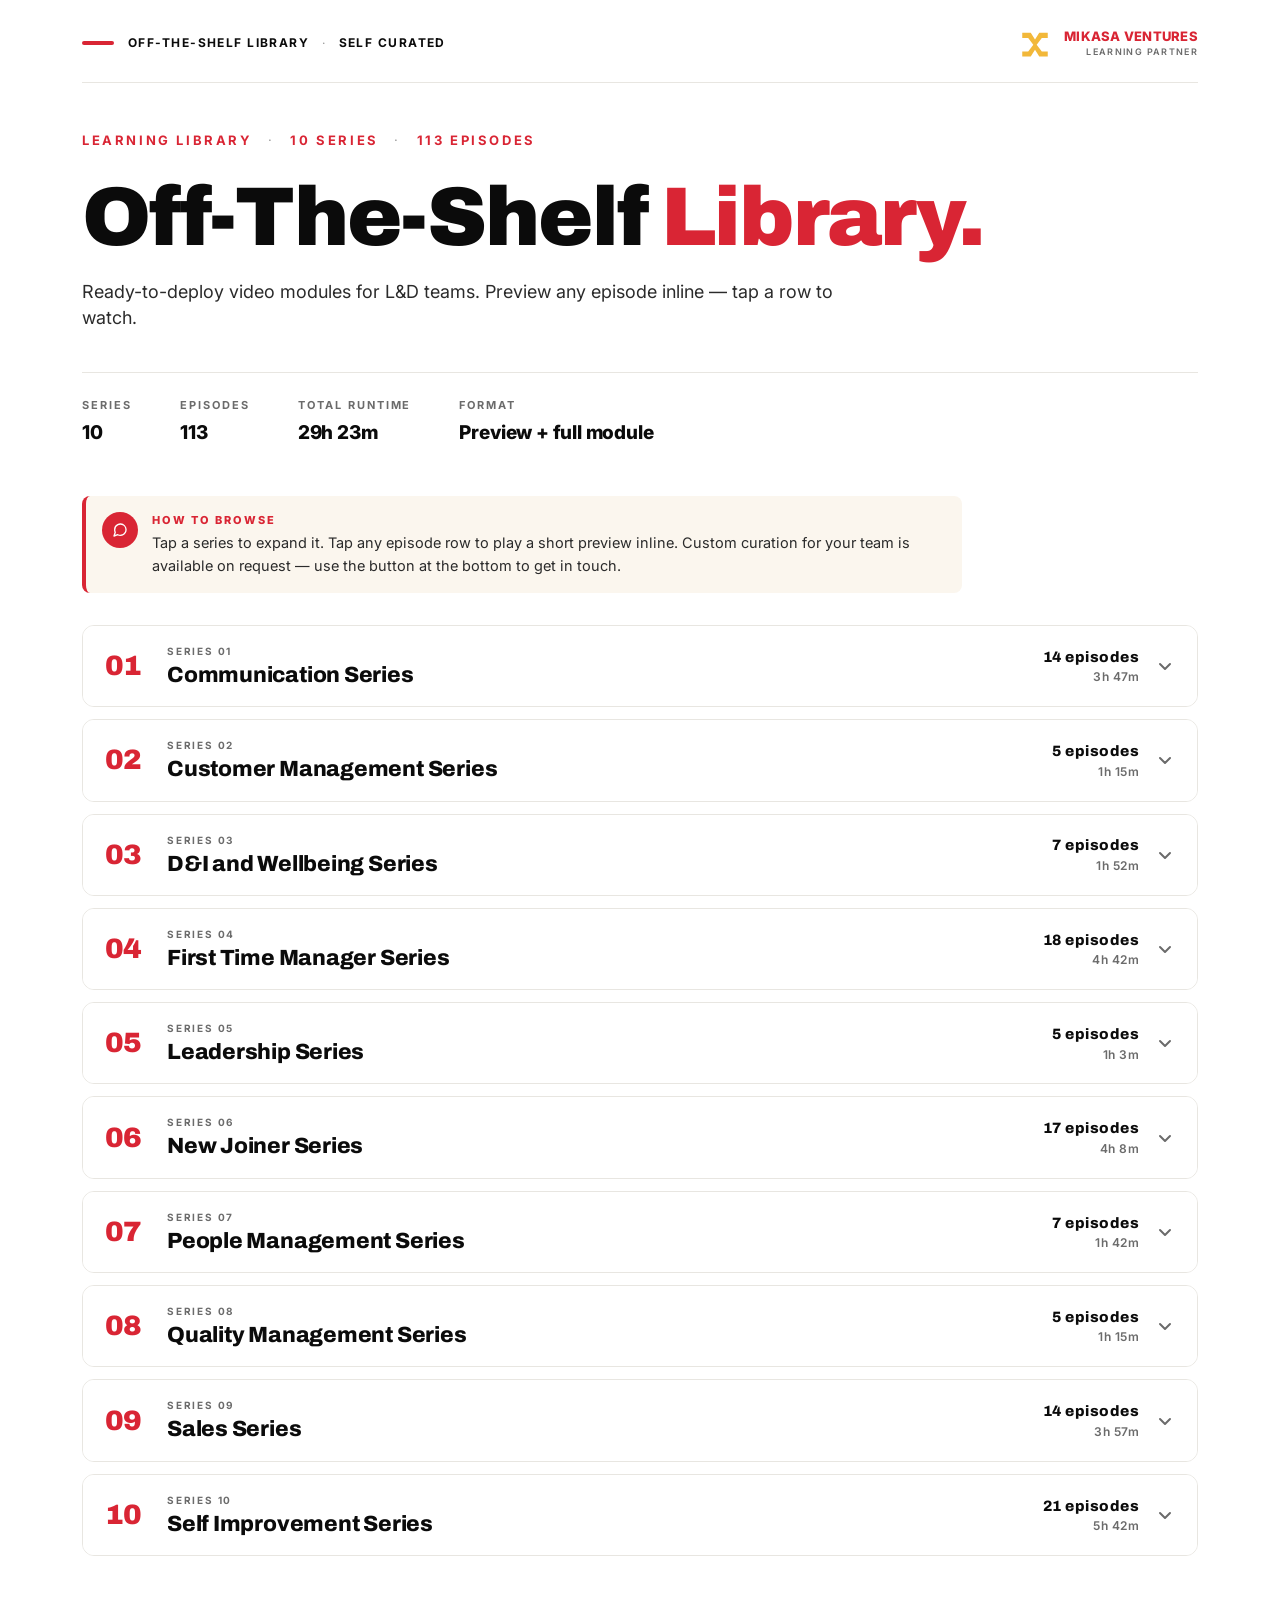
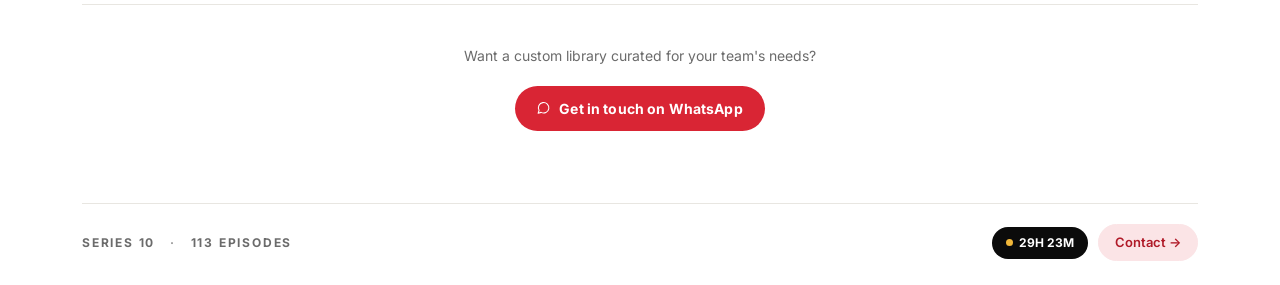
==== library.html @ eb08cdf3 "Add files via upload" ====
<!DOCTYPE html>
<html lang="en">
<head>
<meta charset="UTF-8">
<meta name="viewport" content="width=device-width, initial-scale=1.0">
<title>Mikasa Ventures — Off-The-Shelf Library</title>
<link rel="preconnect" href="https://fonts.googleapis.com">
<link rel="preconnect" href="https://fonts.gstatic.com" crossorigin>
<link href="https://fonts.googleapis.com/css2?family=Archivo:wght@500;700;800;900&family=Inter:wght@400;500;600;700;800&display=swap" rel="stylesheet">
<link rel="stylesheet" href="mikasa.css">
<style>
  .series {
    background: var(--surface);
    border: 1px solid var(--border);
    border-radius: var(--radius-lg);
    margin-bottom: 12px;
    overflow: hidden;
    transition: border-color 0.15s ease;
  }
  .series.expanded { border-color: var(--border-strong); }
  .series-header {
    display: flex;
    align-items: center;
    padding: 18px 22px;
    gap: 18px;
    cursor: pointer;
    background: var(--surface);
    transition: background 0.15s ease;
  }
  .series-header:hover { background: var(--bg-muted); }
  .series-num {
    font-family: var(--font-display);
    font-weight: 900;
    font-size: 28px;
    color: var(--accent);
    line-height: 1;
    letter-spacing: -0.02em;
    width: 44px;
    flex-shrink: 0;
  }
  .series-meta { flex: 1; min-width: 0; }
  .series-eyebrow {
    font-size: 10px;
    font-weight: 700;
    letter-spacing: 0.18em;
    text-transform: uppercase;
    color: var(--text-muted);
    margin-bottom: 4px;
  }
  .series-title {
    font-family: var(--font-display);
    font-weight: 800;
    font-size: 22px;
    color: var(--text);
    letter-spacing: -0.01em;
    line-height: 1.15;
  }
  .series-right {
    display: flex;
    align-items: center;
    gap: 16px;
    flex-shrink: 0;
  }
  .series-stats {
    text-align: right;
    font-size: 12px;
    color: var(--text-muted);
    font-weight: 600;
    letter-spacing: 0.04em;
  }
  .series-stats .count {
    color: var(--text);
    font-weight: 800;
    font-size: 15px;
    font-family: var(--font-display);
  }
  .chevron {
    width: 20px; height: 20px;
    color: var(--text-muted);
    transition: transform 0.2s ease;
  }
  .series.expanded .chevron { transform: rotate(180deg); color: var(--accent); }

  .episodes {
    display: none;
    border-top: 1px solid var(--border);
    background: var(--bg-muted);
  }
  .series.expanded .episodes { display: block; }

  .episode {
    display: flex;
    align-items: center;
    padding: 14px 22px 14px 70px;
    gap: 14px;
    border-bottom: 1px solid var(--border);
    cursor: pointer;
    background: transparent;
    transition: background 0.15s ease;
  }
  .episode:last-child { border-bottom: 0; }
  .episode:hover { background: var(--bg); }
  .episode.playing { background: var(--accent-soft); }
  .play {
    width: 32px; height: 32px;
    border-radius: 50%;
    background: var(--surface);
    border: 1px solid var(--border-strong);
    display: flex;
    align-items: center;
    justify-content: center;
    color: var(--text-muted);
    flex-shrink: 0;
    transition: all 0.15s ease;
  }
  .episode:hover .play { border-color: var(--accent); color: var(--accent); }
  .episode.playing .play {
    background: var(--accent);
    border-color: var(--accent);
    color: #FFF;
  }
  .episode-idx {
    font-family: var(--font-mono);
    font-size: 12px;
    color: var(--text-dim);
    font-weight: 600;
    width: 24px;
    flex-shrink: 0;
  }
  .episode-title {
    font-size: 14.5px;
    color: var(--text);
    font-weight: 500;
    flex: 1;
  }
  .badge-preview {
    display: inline-block;
    font-size: 9px;
    font-weight: 800;
    letter-spacing: 0.15em;
    color: var(--accent);
    background: var(--accent-soft);
    padding: 3px 7px;
    border-radius: 3px;
    margin-left: 10px;
    vertical-align: middle;
  }
  .episode-dur {
    font-family: var(--font-mono);
    font-size: 12px;
    color: var(--text-muted);
    flex-shrink: 0;
    font-weight: 500;
  }

  .trailer-frame {
    display: none;
    padding: 0 22px 20px 70px;
    background: var(--bg-muted);
    border-bottom: 1px solid var(--border);
  }
  .trailer-frame.open { display: block; }
  .trailer-label {
    display: flex;
    align-items: center;
    justify-content: space-between;
    font-size: 10px;
    font-weight: 800;
    letter-spacing: 0.18em;
    text-transform: uppercase;
    color: var(--accent);
    margin: 4px 0 10px;
  }
  .trailer-close {
    background: transparent;
    border: 1px solid var(--border-strong);
    color: var(--text-muted);
    font-size: 10px;
    font-weight: 700;
    letter-spacing: 0.1em;
    padding: 5px 12px;
    border-radius: var(--radius-pill);
    cursor: pointer;
    font-family: inherit;
  }
  .trailer-close:hover { color: var(--text); background: var(--surface); }
  .trailer-inner {
    width: 100%;
    max-width: 780px;
    aspect-ratio: 16 / 9;
    background: #000;
    border-radius: var(--radius-md);
    overflow: hidden;
    border: 1px solid var(--border);
  }
  .trailer-inner iframe { width: 100%; height: 100%; border: 0; display: block; }

  @media (max-width: 720px) {
    .episode { padding-left: 22px; }
    .trailer-frame { padding-left: 22px; }
    .series-num { font-size: 22px; width: 36px; }
    .series-title { font-size: 18px; }
  }
</style>
</head>
<body>

<div class="page-shell">

  <header class="topbar">
    <div class="topbar-left">
      <div class="mark"></div>
      <div class="topbar-crumb">OFF-THE-SHELF LIBRARY <span class="sep">·</span> SELF CURATED</div>
    </div>
    <div class="brand-block">
      <div class="brand-logo">
        <svg width="34" height="34" viewBox="0 0 40 40" xmlns="http://www.w3.org/2000/svg">
          <path d="M5 8 L15 8 L20 16 L25 8 L35 8 L35 14 L28 14 L22 22 L28 30 L35 30 L35 36 L25 36 L20 28 L15 36 L5 36 L5 30 L12 30 L18 22 L12 14 L5 14 Z" fill="#F2B83A"/>
        </svg>
      </div>
      <div class="brand-names">
        <div class="name">MIKASA VENTURES</div>
        <div class="tag">LEARNING PARTNER</div>
      </div>
    </div>
  </header>

  <main>
    <div class="eyebrow">LEARNING LIBRARY <span class="sep">·</span> 10 SERIES <span class="sep">·</span> 113 EPISODES</div>

    <h1 class="display-hero">Off-The-Shelf <span class="accent">Library.</span></h1>

    <p class="lede">Ready-to-deploy video modules for L&amp;D teams. Preview any episode inline — tap a row to watch.</p>

    <div class="meta-divider"></div>
    <div class="meta-row">
      <div class="meta-item">
        <div class="lbl">SERIES</div>
        <div class="val">10</div>
      </div>
      <div class="meta-item">
        <div class="lbl">EPISODES</div>
        <div class="val">113</div>
      </div>
      <div class="meta-item">
        <div class="lbl">TOTAL RUNTIME</div>
        <div class="val">29h 23m</div>
      </div>
      <div class="meta-item">
        <div class="lbl">FORMAT</div>
        <div class="val">Preview + full module</div>
      </div>
    </div>

    <div class="narrator">
      <div class="narrator-icon">
        <svg width="16" height="16" viewBox="0 0 24 24" fill="none"><path d="M21 11.5a8.38 8.38 0 0 1-.9 3.8 8.5 8.5 0 0 1-7.6 4.7 8.38 8.38 0 0 1-3.8-.9L3 21l1.9-5.7a8.38 8.38 0 0 1-.9-3.8 8.5 8.5 0 0 1 4.7-7.6 8.38 8.38 0 0 1 3.8-.9h.5a8.48 8.48 0 0 1 8 8v.5z" stroke="#FFF" stroke-width="2" stroke-linecap="round" stroke-linejoin="round"/></svg>
      </div>
      <div class="narrator-body">
        <div class="narrator-label">HOW TO BROWSE</div>
        <div class="narrator-text">Tap a series to expand it. Tap any episode row to play a short preview inline. Custom curation for your team is available on request — use the button at the bottom to get in touch.</div>
      </div>
    </div>

    <div id="series-list" style="margin-bottom: 3rem;"></div>

    <div style="text-align: center; padding: 2.5rem 0; border-top: 1px solid var(--border); margin-bottom: 2rem;">
      <p style="font-size: 14px; color: var(--text-muted); margin: 0 0 1.25rem;">Want a custom library curated for your team's needs?</p>
      <a class="btn btn-primary" href="https://wa.me/919833362723?text=Hi%20Mikasa%20Ventures%2C%20I%27d%20like%20to%20learn%20more%20about%20your%20Off-The-Shelf%20Library.">
        <svg width="14" height="14" viewBox="0 0 24 24" fill="none"><path d="M2 21L3.5 16A9 9 0 1 1 7 19.5L2 21Z" stroke="currentColor" stroke-width="1.8" stroke-linejoin="round"/></svg>
        Get in touch on WhatsApp
      </a>
    </div>

  </main>

  <footer class="statusbar">
    <div class="statusbar-left">SERIES 10 <span style="margin: 0 10px; color: var(--text-dim);">·</span> <span id="ep-count">113 EPISODES</span></div>
    <div class="statusbar-right">
      <div class="pts-chip"><span class="dot"></span> 29H 23M</div>
      <a href="whatsapp.html" class="nav-btn primary">Contact →</a>
    </div>
  </footer>

</div>

<script>
const DEFAULT_TRAILER_ID = null;
const trailerMap = {
  "Basic Communication Skills": "1PC9FJEkJHJGIKKSsf4eM86SkXeYY7K0c",
  "Building Empathy": "1PEcgbUeFkxZ365Vf52nPQ0nZrkSmefYZ",
  "Business Correspondence": "1PKb9DFz2L2GuSDvag_S88tHvW5NCthEg",
  "Communicating For Success": "1PM9PSRGGU_MyDpEWmfyjjDFXCEcgHHi8",
  "Communication Skill — Improving Grammar": "1PMLZpj-Djpn9bcPzIIOqquMTFpyH8xmm",
  "Effective Communication Skills": "1TnNH9NzUpuGrk7L2JXknkhOzZ7QtuFN7",
  "Effective Listening Skills": "1T17uzgYfJVIfrIp7aT_khWbHzHb_2Jch",
  "Effective Presentation Design": "1Xv7To-FBiEXod7_irMYy2sHxY3JRW2j1",
  "Email Etiquette": "1PXINEKPnS-B-SrzkW3Qek5Ki2QUZwakh",
  "English Communication Skills For Professionals": "1Peo0WQ02pNo12I4AZi9x6MTuNMe-e7FY",
  "Positive Body Language": "1Q3F-qq8m2U0LZ-LmOxKVVG7eTqhHcDYT",
  "Presentation Skills": "1T1zhldalACUf_3lTELxlu2PHwtmWgZev",
  "Probing Skills": "1T81jmXBOLq4AWKBNKRHT47whiMKXuoN7",
  "Speaking with Confidence": "1TMQfSRbwj2bh-brczQ6dImrtYp5Yip5q",
  "Achieving Customer Service Excellence": "1PB1IxY8GtWLF1wVLnq9OgWvEon6nmvcc",
  "Customer Centricity": "1TXbSu5lCyFvTI3qEfMh87JYjAKn4dQ8t",
  "Customer Engagement": "1Ta56_IedxFPwTa_AslntljJQQyWq9NG9",
  "Customer Handling Skills": "1Tgv16qtn4_UTlxfhZHB281LfrnHD9RN1",
  "Customer Service Skills": "1Tg0Sp1eQ8E2s4lpI4eU4u63y5oPvwfvE",
  "Cross Cultural Communication Skills": "1TalsmsZv_7KytkjP-a6LhXQHGSRXhDX4",
  "Developing Self Awareness": "1Tku5t8GIK0SW8RIsXAjgmg2-0ct8OIFi",
  "Diversity and Inclusion at Work": "1TjnR9eSzAfZT6TgWjo_8vHkLu67asbWP",
  "Inclusive Language at Workplace": "1PoSeG6htXf17ciiP0E-TBTbvxUEvN3DZ",
  "Invisible Disability at the Workplace": "1PgaP0jgco90i19ZGcFqLRZUhzD9M55QD",
  "Mindfulness": "1Pxv_HG17fHo5aQdwHwUVWhx2q-lyp6vo",
  "Overcoming Your Unconscious Bias": "1Q16hefLk99IOlSJc-bRlTjkl1G_W4DSc",
  "Being a Change-maker": "1PDitEDEe9O8_xwjAksWX-j5XHddRCNym",
  "Conflict Management": "1POK5qGaAYHQFLKqrXt5lElQ3XP7zGzFn",
  "Dynamic Decision Making": "1TnaiDYYfnJPkI2tYrHig81JbZ3gnf7Fd",
  "Effective Conflict Resolution Techniques": "1T1zThkGcwzj-PtOYqPnuhYpGjxJkxbSC",
  "First Time Manager": "1PbD9E0mgoJ7ivtXeJIvpn-4FPyajBusz",
  "Managing Conflict Of Interest At Workplace": "1PvTxzVaTKD9bpsEJFvK4fM6ZT_xjKS3O",
  "Meeting Management": "1Py4dbFn5ysDHQnctwe_Q7KqSLfiEDX_B",
  "Planning And Organizing": "1Q1SYiUSblvycgY-UIhAbPLPwdH5VGb-F",
  "Preparing For End Of Year Performance Conversation": "1Xo2ildLn1sEH_V0ak-LB0XPG1CmFeyTc",
  "Project Management": "1TDXGW_EZKrU7IkVcLMXg4cAfEwPqvh6h",
  "Risk Management: Mitigating Workplace Risk": "1T7bEhCQWhXjh78zlzmKpTySIFZp8Kq1Q",
  "Teamwork": "1TS2kZUURKMOTxnwSSG_OxxuklzVkyNLo",
  "Unleash Your Motivation": "1TSNlFetJjIfZ7mykwiKzYz63iRD0Nfut",
  "Interviewing Skills": "1G69YuBci7Lf8dnFIeNNctaM1jbpdZCS9",
  "Generative AI: Transforming HR": "1H6ajpKHf_5xZDEY_ieQDAUAYjpEy7lku",
  "Competency Based Interviewing Skills": "1yawQFwNWRzobpv4xZqm4LnM6Yxx9eddx",
  "Lead Forward: Inclusive Leadership Quest": "1ex9B3MAqo3s0WZIXNVDsETDQCTyqD_Gm",
  "Focus: Risk and Integrity": "1KWUZZAz8jDiStBwTIXrxrpeisPw5jpAr",
  "Compassionate Leadership": "1PO-mtucbuSUjNV5iSEdL0pp05glHP_Db",
  "Data Analysis and Interpretation": "1TeUK9l1U0aJoPxG1BEMoeuJRSESdQGV0",
  "Data Analytics for Business": "1XsGThzo5uInYIJtzUrqQ3aya03wr8kdI",
  "Leadership Styles To Enhance Productivity": "1PtTD6QSe0rU86FHutWkoZxWv0AVFk5qG",
  "Strategic Planning": "1TPWzebTNJ3VUoNMzj-GouMAfNkfGoyOZ",
  "Aspire to Inspire": "1PBu7vuD2FGJvmmxR2FBT3tZL4nU3WjF9",
  "Campus to Corporate": "1PKy8pCatEDNqZVjfe2OQ3C3NPyAloBiQ",
  "Change Management": "1PKyv34_lxNGuguWwyNQDWE75qrVxqDke",
  "Cyber Security": "1Thu3mSw8AbPUwne8UTL7Rbl_NBo8o8lg",
  "Finance for Non-Finance": "1PeU7YkDx29hyd0PY_GSMXs0BizL8rYNm",
  "Goal Setting": "1Pjzs8OWiIEE1PpBn-8sLTFjhE8lA_PdD",
  "How To Be An Ethical Leader": "1Po4Iv3YrpODQuuR-C6w8sQQS83h-9RQj",
  "Interpersonal Skills": "1PrC3uYkr4qBWrO_iQMHl1ZmqHK7NuhQ_",
  "Learning To Say No": "1Pt3tqdkTdTEz24FPQTsO56eJxx19DmoJ",
  "Mastering The Art Of Receiving Feedback": "1Pv9kysWRPYqS9AI785s0JZ50k9LPqAmF",
  "Meeting Etiquette": "1PyyIDYrESiYEUps5nzHrOV89h3oA1gAM",
  "Setting Expectations At Workplace": "1TH-H-MpbP4pfhojr0mFc74vmBgA_WjXD",
  "Sharpening the Saw": "1TG2XsDBz8Q824S4kss2UrIcIfhr-RQAG",
  "Workplace Etiquette": "1TTyCwDMyIctY_KGwzlyTsWD-sohuXb1R",
  "Workplace Health and Safety": "1TZeyunbZOT1ICQ9tVMmg326r2Qhmnnyw",
  "Respect at Workplace": "1Zy2guYkXjWFkuqjoyykW7tGF7G-WYues",
  "POSH": "1ZxqVarxqIEZBPt3gW7EFMxtMYrFrrW2q",
  "Decision Making Techniques": "1ThCLQPzi3798wkJvQRKVXBDRzQBkW-zc",
  "Effective Performance Feedback": "1Pa2SeIzsmB35c2VOTIPrL6Q101G6KKMb",
  "Solving Problems As A Team": "1TMeyKD8ZEfSp_rkyAD77L4e191qc3QsW",
  "Leadership Attributes": "1PqnRDNMYkevIwUdGPqHWFIJFBZPwmTHC",
  "Managing Team Dynamics": "1Prl5YJbHU7V1Pok9rW4nhnNvWrfufGH-",
  "Performance Management": "1Q31WDoYEoyc4Gh1cf4DUP6Lu40C9mpUw",
  "Team Building: Fostering Collaboration & Success": "1TNUjDVwq-EnzPZ0W8cJsRcqrr0Jm6VWb",
  "Business Process Improvement": "1PKomE0Gs_hkifKMqK_SetiqpMUBJZlNk",
  "Continuous Improvement through the PDSA Cycle": "1PQLUFRCsEX1c86G6TJItTMsUbLgWUbQl",
  "Design Thinking for Innovation": "1TlkLBxMll0JAZHscMDwWGlWMMGaLjHUK",
  "Lean Management": "1PqS8lBpTvvGqCMeQHwYN9fgbKnvrmmkI",
  "Quality Management": "1TCiGE5twWs0ejICXNaUbqT1DErZbIWmP",
  "Building Customer Loyalty": "1PEJbYvsu0zTX1D5SZbHPox4w7pMTeWoN",
  "Effective Persuasion": "1P_DJzaponEpMrjGEcFFRvqGVcUmBjz79",
  "Effective Sales Presentation": "1P_9IiQpaBdXhzxt9L6ivcV9bqNqYeuUg",
  "Essential Techniques for Negotiating a Sale": "1PXF-SqeodZkuil8x5Lvdj4kEYekI7QOs",
  "Mastering The Art Of Successful Negotiation": "1PtTLCiDX6k_nG-i1Y-LYGdHvCPkEzbk7",
  "Negotiation Skills": "1Q0AapSs40J_ufk6n5wNYOG-aiCQd2Sxa",
  "Objection Handling Skills For Sales Associate": "1Q-lcjgFDIU8CFG35fya9XR8-N8ZGj0T4",
  "Overcoming Procrastination": "1PzBZcm8J_triRjuFkPMTPra8cyH1sZpl",
  "Storytelling In Sales": "1TL2qKsyGgFX6EhSrZVxyW08cikBhWcTk",
  "Transitioning from Salesperson to Sales Manager": "1TTUY7vCRBhdUUdn3YH5fc8uRIRq6C8Cg",
  "Stakeholder Mapping & Engagement": "1cD8gw2U6aMhj3Rc_ixLH3fnYyxsx6FXR",
  "Relationship Building in B2B Sales": "1eltlKEZEG2sbvk-EHqU-iBoJwqJxvAJJ",
  "Business Presentation": "12YnjieDfgtKCM-I0Kkr3fte6izcKJ-5m",
  "Consultative Selling Techniques": "1b5dOpBk0RjoyP5YGryxxO27bJ7XZH11G",
  "Action Planning": "1PAuaFWnA6wBUtjQEaiagMa6ody6x4j0y",
  "Assertiveness: Key to Effective Communication": "1PBxV6KN8sSYgzvYcR7FPArBMNz7L4AYY",
  "Being Proactive": "1PDuVNZCHQ-Q7110F7yj8k8mGJ2Hk1mWz",
  "Building Resilience": "1PGGuZVZTp1y_oLEPAhf9dtT9_S6qe0ur",
  "Circle of Influence": "1PL6JD9C0CkPharY4NxPxvRsHeURf0_cQ",
  "Critical Thinking Skills": "1PRJvMhTfgV4WIUzeuAFS4wEXBM8rPOM3",
  "Cultivating A Positive Attitude": "1TdM3r-poY5LdIWIe0CdEDegtK7nw23CN",
  "Dealing With High Pressure Situation At Work": "1TQjWhegVtN2Kh5bbr4POqMuX52Com0yK",
  "Effective Networking": "1T5FqJKkzVGAlLJPjw0rfmEd7v8arRzy1",
  "Finding Balance: Art of Work Life Harmony": "1Pe9YWsGLG-CO35jt2o_oTW-UOoZ4RAqM",
  "Growth Mindset": "1Phq29YtfYG0xCr_qflg-ul95T9QvIrfI",
  "How To Set SMART KRAs For Yourself At Work": "1PnlYLKvirAYUI1m7Udf4t7Gr0ajp9kSA",
  "Increasing Your Emotional Intelligence": "1PoAiPzWSLpBBF0OpLfPn4ltGChHmNpKd",
  "Johari Window": "1PlGsi3TPyhElI-MaLk61wwN6E5QLiVlk",
  "Logical Thinking": "1Pq0yX9SS8yZryS39geFnhJa93tjv1XuV",
  "Mastering Remote Working": "1PvKl7eSnPL6sBenM4wsNTtCDzTgUNfax",
  "Meeting 101: Unleashing Productivity & Collaboration": "1Pz09rxTnkR_n_qdDgHDUjWt9aQH2anEC",
  "Stress Management": "1TOa_Fe_uPDnSnemqHwZ2fC9qE7G9lG-M",
  "Time Management": "1TS2aXQ3pZKc7GndNJ9iacwfkpqm8WXMe",
  "Why and How to Stop Multi-Tasking": "1TXXN1elk1f9tABRZELaSKyv0YkC0-Xoi",
  "Cultural Sensitivity for Expats": "1Bx8BV8GCHkzvFD6dUHoElB4WP05BRF5_"
};

const data = [
  { title: "Communication Series", count: 14, runtime: "3h 47m", eyebrow: "SERIES 01", episodes: [["Basic Communication Skills","12 min"],["Building Empathy","30 min"],["Business Correspondence","15 min"],["Communicating For Success","12 min"],["Communication Skill — Improving Grammar","20 min"],["Effective Communication Skills","12 min"],["Effective Listening Skills","20 min"],["Effective Presentation Design","12 min"],["Email Etiquette","15 min"],["English Communication Skills For Professionals","12 min"],["Positive Body Language","20 min"],["Presentation Skills","12 min"],["Probing Skills","20 min"],["Speaking with Confidence","15 min"]] },
  { title: "Customer Management Series", count: 5, runtime: "1h 15m", eyebrow: "SERIES 02", episodes: [["Achieving Customer Service Excellence","15 min"],["Customer Centricity","15 min"],["Customer Engagement","15 min"],["Customer Handling Skills","15 min"],["Customer Service Skills","15 min"]] },
  { title: "D&I and Wellbeing Series", count: 7, runtime: "1h 52m", eyebrow: "SERIES 03", episodes: [["Cross Cultural Communication Skills","15 min"],["Developing Self Awareness","15 min"],["Diversity and Inclusion at Work","20 min"],["Inclusive Language at Workplace","15 min"],["Invisible Disability at the Workplace","15 min"],["Mindfulness","12 min"],["Overcoming Your Unconscious Bias","20 min"]] },
  { title: "First Time Manager Series", count: 18, runtime: "4h 42m", eyebrow: "SERIES 04", episodes: [["Being a Change-maker","15 min"],["Conflict Management","12 min"],["Dynamic Decision Making","12 min"],["Effective Conflict Resolution Techniques","15 min"],["First Time Manager","15 min"],["Managing Conflict Of Interest At Workplace","20 min"],["Meeting Management","12 min"],["Planning And Organizing","12 min"],["Preparing For End Of Year Performance Conversation","20 min"],["Project Management","15 min"],["Risk Management: Mitigating Workplace Risk","30 min"],["Teamwork","12 min"],["Unleash Your Motivation","20 min"],["Interviewing Skills","12 min"],["Generative AI: Transforming HR","15 min"],["Competency Based Interviewing Skills","15 min"],["Lead Forward: Inclusive Leadership Quest","15 min"],["Focus: Risk and Integrity","15 min"]] },
  { title: "Leadership Series", count: 5, runtime: "1h 3m", eyebrow: "SERIES 05", episodes: [["Compassionate Leadership","12 min"],["Data Analysis and Interpretation","12 min"],["Data Analytics for Business","12 min"],["Leadership Styles To Enhance Productivity","12 min"],["Strategic Planning","15 min"]] },
  { title: "New Joiner Series", count: 17, runtime: "4h 8m", eyebrow: "SERIES 06", episodes: [["Aspire to Inspire","15 min"],["Campus to Corporate","12 min"],["Change Management","12 min"],["Cyber Security","15 min"],["Finance for Non-Finance","20 min"],["Goal Setting","15 min"],["How To Be An Ethical Leader","15 min"],["Interpersonal Skills","12 min"],["Learning To Say No","15 min"],["Mastering The Art Of Receiving Feedback","15 min"],["Meeting Etiquette","15 min"],["Setting Expectations At Workplace","15 min"],["Sharpening the Saw","12 min"],["Workplace Etiquette","15 min"],["Workplace Health and Safety","15 min"],["Respect at Workplace","15 min"],["POSH","15 min"]] },
  { title: "People Management Series", count: 7, runtime: "1h 42m", eyebrow: "SERIES 07", episodes: [["Decision Making Techniques","15 min"],["Effective Performance Feedback","15 min"],["Solving Problems As A Team","15 min"],["Leadership Attributes","12 min"],["Managing Team Dynamics","15 min"],["Performance Management","15 min"],["Team Building: Fostering Collaboration & Success","15 min"]] },
  { title: "Quality Management Series", count: 5, runtime: "1h 15m", eyebrow: "SERIES 08", episodes: [["Business Process Improvement","15 min"],["Continuous Improvement through the PDSA Cycle","15 min"],["Design Thinking for Innovation","15 min"],["Lean Management","15 min"],["Quality Management","15 min"]] },
  { title: "Sales Series", count: 14, runtime: "3h 57m", eyebrow: "SERIES 09", episodes: [["Building Customer Loyalty","12 min"],["Effective Persuasion","15 min"],["Effective Sales Presentation","15 min"],["Essential Techniques for Negotiating a Sale","15 min"],["Mastering The Art Of Successful Negotiation","15 min"],["Negotiation Skills","20 min"],["Objection Handling Skills For Sales Associate","15 min"],["Overcoming Procrastination","20 min"],["Storytelling In Sales","30 min"],["Transitioning from Salesperson to Sales Manager","20 min"],["Stakeholder Mapping & Engagement","15 min"],["Relationship Building in B2B Sales","15 min"],["Business Presentation","15 min"],["Consultative Selling Techniques","15 min"]] },
  { title: "Self Improvement Series", count: 21, runtime: "5h 42m", eyebrow: "SERIES 10", episodes: [["Action Planning","15 min"],["Assertiveness: Key to Effective Communication","15 min"],["Being Proactive","15 min"],["Building Resilience","15 min"],["Circle of Influence","15 min"],["Critical Thinking Skills","30 min"],["Cultivating A Positive Attitude","15 min"],["Dealing With High Pressure Situation At Work","15 min"],["Effective Networking","25 min"],["Finding Balance: Art of Work Life Harmony","15 min"],["Growth Mindset","20 min"],["How To Set SMART KRAs For Yourself At Work","15 min"],["Increasing Your Emotional Intelligence","15 min"],["Johari Window","15 min"],["Logical Thinking","15 min"],["Mastering Remote Working","15 min"],["Meeting 101: Unleashing Productivity & Collaboration","12 min"],["Stress Management","15 min"],["Time Management","15 min"],["Why and How to Stop Multi-Tasking","15 min"],["Cultural Sensitivity for Expats","15 min"]] }
];

const root = document.getElementById("series-list");
let activeTrailer = null;

function closeTrailer() {
  if (!activeTrailer) return;
  const { row, frame } = activeTrailer;
  frame.classList.remove("open");
  frame.querySelector(".trailer-inner").innerHTML = "";
  row.classList.remove("playing");
  activeTrailer = null;
}

function openTrailer(row, frame, fileId, title) {
  closeTrailer();
  const inner = frame.querySelector(".trailer-inner");
  inner.innerHTML = `<iframe src="https://drive.google.com/file/d/${fileId}/preview" allow="autoplay; encrypted-media" allowfullscreen title="${title} trailer"></iframe>`;
  frame.classList.add("open");
  row.classList.add("playing");
  activeTrailer = { row, frame };
  frame.scrollIntoView({ behavior: "smooth", block: "nearest" });
}

data.forEach((s, i) => {
  const num = String(i + 1).padStart(2, "0");
  const seriesEl = document.createElement("div");
  seriesEl.className = "series";

  const episodesHtml = s.episodes.map(([title, dur], idx) => {
    const fileId = trailerMap[title] || DEFAULT_TRAILER_ID;
    const hasTrailer = !!fileId;
    const safeTitle = title.replace(/"/g, "&quot;");
    return `
      <div class="episode" data-file-id="${fileId || ""}" data-title="${safeTitle}">
        <div class="play">
          <svg width="10" height="10" viewBox="0 0 10 10" fill="currentColor"><path d="M1 0L9 5L1 10Z"/></svg>
        </div>
        <div class="episode-idx">${String(idx + 1).padStart(2, "0")}</div>
        <div class="episode-title">${title}${hasTrailer ? '<span class="badge-preview">PREVIEW</span>' : ""}</div>
        <div class="episode-dur">${dur}</div>
      </div>
      <div class="trailer-frame">
        <div class="trailer-label">
          <span>TRAILER · ${safeTitle.toUpperCase()}</span>
          <button class="trailer-close" type="button">Close</button>
        </div>
        <div class="trailer-inner"></div>
      </div>
    `;
  }).join("");

  seriesEl.innerHTML = `
    <div class="series-header">
      <div class="series-num">${num}</div>
      <div class="series-meta">
        <div class="series-eyebrow">${s.eyebrow}</div>
        <div class="series-title">${s.title}</div>
      </div>
      <div class="series-right">
        <div class="series-stats">
          <div class="count">${s.count} episodes</div>
          <div>${s.runtime}</div>
        </div>
        <svg class="chevron" viewBox="0 0 20 20" fill="none"><path d="M5 8L10 13L15 8" stroke="currentColor" stroke-width="2" stroke-linecap="round" stroke-linejoin="round"/></svg>
      </div>
    </div>
    <div class="episodes">${episodesHtml}</div>
  `;

  seriesEl.querySelector(".series-header").addEventListener("click", () => {
    seriesEl.classList.toggle("expanded");
    if (!seriesEl.classList.contains("expanded")) closeTrailer();
  });

  seriesEl.querySelectorAll(".episode").forEach((row) => {
    const frame = row.nextElementSibling;
    const fileId = row.dataset.fileId;
    const title = row.dataset.title;
    if (!fileId) return;
    row.addEventListener("click", () => {
      if (activeTrailer && activeTrailer.row === row) closeTrailer();
      else openTrailer(row, frame, fileId, title);
    });
    frame.querySelector(".trailer-close").addEventListener("click", (e) => {
      e.stopPropagation();
      closeTrailer();
    });
  });

  root.appendChild(seriesEl);
});
</script>

</body>
</html>
---- mikasa.css ----
:root {
  --bg: #FFFFFF;
  --bg-muted: #FAFAF8;
  --bg-cream: #FBF6EE;
  --surface: #FFFFFF;
  --text: #0B0B0B;
  --text-2: #2B2B2B;
  --text-muted: #6B6B6B;
  --text-dim: #999999;
  --accent: #D92534;
  --accent-deep: #B01A28;
  --accent-soft: #FBE4E6;
  --amber: #F2B83A;
  --amber-deep: #B8851A;
  --border: #E8E6E1;
  --border-strong: #C9C7C1;
  --radius-sm: 4px;
  --radius-md: 8px;
  --radius-lg: 12px;
  --radius-pill: 999px;
  --font-sans: "Inter", -apple-system, BlinkMacSystemFont, "Segoe UI", system-ui, sans-serif;
  --font-display: "Archivo", "Inter", -apple-system, sans-serif;
  --font-mono: "JetBrains Mono", ui-monospace, monospace;
  --max-w: 1180px;
}

* { box-sizing: border-box; }
html, body {
  margin: 0;
  padding: 0;
  background: var(--bg);
  color: var(--text);
  font-family: var(--font-sans);
  -webkit-font-smoothing: antialiased;
  -moz-osx-font-smoothing: grayscale;
  line-height: 1.5;
}

.page-shell {
  max-width: var(--max-w);
  margin: 0 auto;
  padding: 0 2rem;
  min-height: 100vh;
  display: flex;
  flex-direction: column;
}

.topbar {
  display: flex;
  align-items: center;
  justify-content: space-between;
  padding: 1.5rem 0 1.25rem;
  border-bottom: 1px solid var(--border);
}
.topbar-left {
  display: flex;
  align-items: center;
  gap: 14px;
}
.topbar-left .mark {
  width: 32px;
  height: 4px;
  background: var(--accent);
  border-radius: 2px;
}
.topbar-crumb {
  font-size: 12px;
  font-weight: 700;
  letter-spacing: 0.12em;
  text-transform: uppercase;
  color: var(--text);
}
.topbar-crumb .sep { color: var(--text-dim); margin: 0 8px; font-weight: 400; }
.brand-block {
  display: flex;
  align-items: center;
  gap: 10px;
}
.brand-logo {
  width: 38px;
  height: 38px;
  display: flex;
  align-items: center;
  justify-content: center;
}
.brand-names {
  font-size: 13px;
  line-height: 1.1;
  text-align: right;
}
.brand-names .name {
  font-weight: 800;
  letter-spacing: 0.02em;
  color: var(--accent);
}
.brand-names .tag {
  font-size: 9px;
  letter-spacing: 0.15em;
  text-transform: uppercase;
  color: var(--text-muted);
  margin-top: 3px;
  font-weight: 600;
}

.eyebrow {
  font-size: 13px;
  font-weight: 700;
  letter-spacing: 0.2em;
  text-transform: uppercase;
  color: var(--accent);
  margin: 3rem 0 1.5rem;
}
.eyebrow .sep { color: var(--text-dim); margin: 0 10px; font-weight: 400; }

.display-hero {
  font-family: var(--font-display);
  font-weight: 900;
  font-size: clamp(40px, 6.5vw, 84px);
  line-height: 1.02;
  letter-spacing: -0.02em;
  margin: 0 0 1.25rem;
  color: var(--text);
}
.display-hero .accent { color: var(--accent); }

.lede {
  font-size: 18px;
  line-height: 1.45;
  color: var(--text-2);
  max-width: 780px;
  margin: 0 0 2.5rem;
}

.meta-divider {
  border-top: 1px solid var(--border);
  margin: 0 0 1.5rem;
}
.meta-row {
  display: flex;
  flex-wrap: wrap;
  gap: 3rem;
  margin-bottom: 3rem;
}
.meta-item .lbl {
  font-size: 11px;
  font-weight: 700;
  letter-spacing: 0.18em;
  text-transform: uppercase;
  color: var(--text-muted);
  margin-bottom: 6px;
}
.meta-item .val {
  font-size: 19px;
  font-weight: 800;
  color: var(--text);
  letter-spacing: -0.01em;
}

.narrator {
  background: var(--bg-cream);
  border-radius: var(--radius-md);
  border-left: 4px solid var(--accent);
  padding: 1rem 1.25rem 1rem 1rem;
  display: flex;
  gap: 14px;
  align-items: flex-start;
  margin: 0 0 2rem;
  max-width: 880px;
}
.narrator-icon {
  width: 36px;
  height: 36px;
  border-radius: 50%;
  background: var(--accent);
  color: #FFF;
  flex-shrink: 0;
  display: flex;
  align-items: center;
  justify-content: center;
}
.narrator-body {
  flex: 1;
  min-width: 0;
}
.narrator-label {
  font-size: 11px;
  font-weight: 800;
  letter-spacing: 0.18em;
  text-transform: uppercase;
  color: var(--accent);
  margin-bottom: 4px;
}
.narrator-text {
  font-size: 14.5px;
  line-height: 1.55;
  color: var(--text-2);
}

.statusbar {
  margin-top: auto;
  padding: 1.25rem 0 1.5rem;
  border-top: 1px solid var(--border);
  display: flex;
  align-items: center;
  justify-content: space-between;
  gap: 1rem;
}
.statusbar-left {
  font-size: 12px;
  font-weight: 700;
  letter-spacing: 0.15em;
  text-transform: uppercase;
  color: var(--text-muted);
}
.statusbar-right {
  display: flex;
  align-items: center;
  gap: 10px;
}
.pts-chip {
  display: inline-flex;
  align-items: center;
  gap: 6px;
  background: #0B0B0B;
  color: #FFF;
  padding: 7px 14px;
  border-radius: var(--radius-pill);
  font-size: 12px;
  font-weight: 700;
}
.pts-chip .dot {
  width: 7px;
  height: 7px;
  border-radius: 50%;
  background: var(--amber);
}
.nav-btn {
  display: inline-flex;
  align-items: center;
  gap: 6px;
  padding: 8px 16px;
  border-radius: var(--radius-pill);
  font-size: 13px;
  font-weight: 600;
  border: 1px solid var(--border-strong);
  background: transparent;
  color: var(--text);
  cursor: pointer;
  text-decoration: none;
  font-family: inherit;
  transition: all 0.15s ease;
}
.nav-btn:hover { background: var(--bg-muted); }
.nav-btn.primary {
  background: var(--accent-soft);
  border-color: var(--accent-soft);
  color: var(--accent-deep);
}
.nav-btn.primary:hover { background: #F8D0D4; }
.nav-btn.disabled {
  opacity: 0.5;
  pointer-events: none;
}

.card {
  background: var(--surface);
  border: 1px solid var(--border);
  border-radius: var(--radius-lg);
  padding: 1.25rem 1.5rem;
}
.card-soft {
  background: var(--bg-muted);
  border-radius: var(--radius-lg);
  padding: 1.25rem 1.5rem;
}

.btn {
  display: inline-flex;
  align-items: center;
  justify-content: center;
  gap: 8px;
  padding: 12px 22px;
  border-radius: var(--radius-pill);
  font-size: 14px;
  font-weight: 700;
  text-decoration: none;
  border: none;
  cursor: pointer;
  font-family: inherit;
  letter-spacing: 0.01em;
  transition: all 0.15s ease;
}
.btn-primary {
  background: var(--accent);
  color: #FFF;
}
.btn-primary:hover { background: var(--accent-deep); }
.btn-ghost {
  background: transparent;
  color: var(--text);
  border: 1px solid var(--border-strong);
}
.btn-ghost:hover { background: var(--bg-muted); }
.btn-dark {
  background: #0B0B0B;
  color: #FFF;
}
.btn-dark:hover { background: #2B2B2B; }

@media (max-width: 720px) {
  .page-shell { padding: 0 1rem; }
  .display-hero { font-size: 42px; }
  .meta-row { gap: 1.5rem; }
}
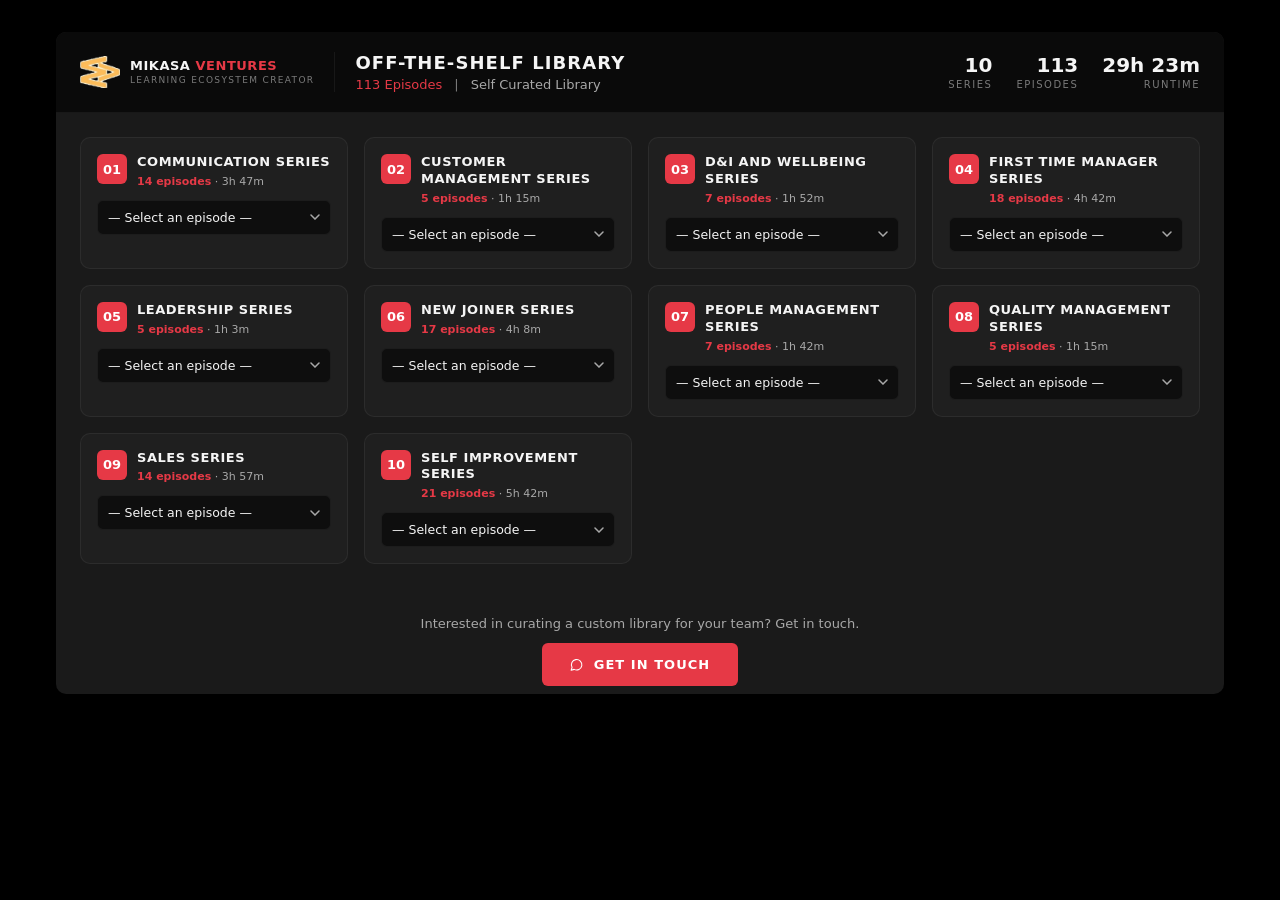
==== commit c6b5d699: "Add files via upload" ====
--- a/library.html
+++ b/library.html
@@ -4,288 +4,591 @@
 <meta charset="UTF-8">
 <meta name="viewport" content="width=device-width, initial-scale=1.0">
 <title>Mikasa Ventures — Off-The-Shelf Library</title>
-<link rel="preconnect" href="https://fonts.googleapis.com">
-<link rel="preconnect" href="https://fonts.gstatic.com" crossorigin>
-<link href="https://fonts.googleapis.com/css2?family=Archivo:wght@500;700;800;900&family=Inter:wght@400;500;600;700;800&display=swap" rel="stylesheet">
-<link rel="stylesheet" href="mikasa.css">
+<meta name="description" content="113 episodes across 10 series — ready-to-deploy learning content from Mikasa Ventures.">
+<meta property="og:title" content="Mikasa Ventures — Off-The-Shelf Library">
+<meta property="og:description" content="113 episodes · 10 series · 29h 23m of ready-to-deploy learning content.">
 <style>
-  .series {
-    background: var(--surface);
-    border: 1px solid var(--border);
-    border-radius: var(--radius-lg);
-    margin-bottom: 12px;
+  :root {
+    --bg-panel: #1A1A1A;
+    --bg-card: #1F1F1F;
+    --bg-card-hover: #232323;
+    --bg-input: #0E0E0E;
+    --text: #F5F5F5;
+    --text-muted: #A8A8A8;
+    --text-dim: #7A7A7A;
+    --accent: #E63946;
+    --accent-hover: #D02836;
+    --accent-soft: rgba(230, 57, 70, 0.12);
+    --border: rgba(255, 255, 255, 0.06);
+    --border-strong: rgba(255, 255, 255, 0.14);
+    --radius-sm: 6px;
+    --radius-md: 10px;
+    --font-sans: -apple-system, BlinkMacSystemFont, "Segoe UI", system-ui, sans-serif;
+  }
+  * { box-sizing: border-box; }
+  html, body {
+    margin: 0; padding: 0;
+    background: #000;
+    font-family: var(--font-sans);
+    color: var(--text);
+    -webkit-font-smoothing: antialiased;
+  }
+  .page {
+    max-width: 1200px;
+    margin: 0 auto;
+    padding: 2rem 1rem 3rem;
+  }
+  .panel {
+    background: var(--bg-panel);
+    border-radius: var(--radius-md);
     overflow: hidden;
-    transition: border-color 0.15s ease;
-  }
-  .series.expanded { border-color: var(--border-strong); }
-  .series-header {
+  }
+
+  /* ----- Header (same as Humanexity-style) ----- */
+  .panel-header {
+    background: #0A0A0A;
+    padding: 1.25rem 1.5rem;
     display: flex;
     align-items: center;
-    padding: 18px 22px;
-    gap: 18px;
+    gap: 1.25rem;
+    border-bottom: 1px solid var(--border);
+  }
+  .brand { display: flex; align-items: center; gap: 10px; }
+  .brand-text {
+    font-size: 13px; font-weight: 700;
+    letter-spacing: 0.04em; line-height: 1.1;
+  }
+  .brand-text .accent { color: var(--accent); }
+  .brand-tag {
+    font-size: 9px; letter-spacing: 0.15em;
+    color: var(--text-dim); margin-top: 2px;
+  }
+  .divider-v { width: 1px; height: 40px; background: var(--border); }
+  .header-title {
+    font-size: 18px; font-weight: 700;
+    letter-spacing: 0.06em; text-transform: uppercase;
+    margin: 0 0 4px;
+  }
+  .header-meta {
+    display: flex; align-items: center; gap: 12px;
+    font-size: 13px;
+  }
+  .header-meta .count { color: var(--accent); font-weight: 500; }
+  .header-meta .sep { color: var(--text-dim); }
+  .header-meta .label { color: var(--text-muted); }
+  .header-stats {
+    margin-left: auto;
+    display: flex; gap: 1.5rem; align-items: center;
+  }
+  .stat { text-align: right; }
+  .stat-num { font-size: 20px; font-weight: 700; line-height: 1; }
+  .stat-lbl {
+    font-size: 10px; letter-spacing: 0.15em;
+    color: var(--text-dim); text-transform: uppercase;
+    margin-top: 4px;
+  }
+
+  /* ----- Grid body ----- */
+  .panel-body { padding: 1.5rem; }
+  .grid {
+    display: grid;
+    grid-template-columns: repeat(4, minmax(0, 1fr));
+    gap: 1rem;
+  }
+  @media (max-width: 1100px) { .grid { grid-template-columns: repeat(3, minmax(0, 1fr)); } }
+  @media (max-width: 820px)  { .grid { grid-template-columns: repeat(2, minmax(0, 1fr)); } }
+  @media (max-width: 520px)  { .grid { grid-template-columns: 1fr; } }
+
+  /* ----- Series box ----- */
+  .box {
+    background: var(--bg-card);
+    border: 1px solid var(--border);
+    border-radius: var(--radius-md);
+    padding: 1rem;
+    display: flex;
+    flex-direction: column;
+    gap: 0.75rem;
+    transition: border-color 0.15s ease;
+  }
+  .box:hover { border-color: var(--border-strong); }
+  .box-head { display: flex; align-items: flex-start; gap: 10px; }
+  .box-num {
+    width: 30px; height: 30px;
+    background: var(--accent);
+    color: #FFF;
+    border-radius: var(--radius-sm);
+    display: flex; align-items: center; justify-content: center;
+    font-weight: 700; font-size: 13px;
+    flex-shrink: 0;
+  }
+  .box-title-wrap { flex: 1; min-width: 0; }
+  .box-title {
+    font-size: 13px; font-weight: 700;
+    letter-spacing: 0.04em; text-transform: uppercase;
+    margin: 0 0 4px;
+    line-height: 1.3;
+  }
+  .box-meta {
+    font-size: 11px;
+    color: var(--text-muted);
+    font-variant-numeric: tabular-nums;
+  }
+  .box-meta .accent { color: var(--accent); font-weight: 600; }
+
+  /* ----- Dropdown ----- */
+  .ep-select {
+    width: 100%;
+    background: var(--bg-input);
+    border: 1px solid var(--border);
+    border-radius: var(--radius-sm);
+    color: var(--text);
+    padding: 9px 10px;
+    font-size: 12.5px;
+    font-family: inherit;
     cursor: pointer;
-    background: var(--surface);
-    transition: background 0.15s ease;
-  }
-  .series-header:hover { background: var(--bg-muted); }
-  .series-num {
-    font-family: var(--font-display);
-    font-weight: 900;
-    font-size: 28px;
+    appearance: none;
+    -webkit-appearance: none;
+    background-image: url("data:image/svg+xml;utf8,<svg xmlns='http://www.w3.org/2000/svg' width='10' height='6' viewBox='0 0 10 6'><path d='M1 1l4 4 4-4' stroke='%23A8A8A8' stroke-width='1.5' fill='none' stroke-linecap='round'/></svg>");
+    background-repeat: no-repeat;
+    background-position: right 10px center;
+    padding-right: 28px;
+  }
+  .ep-select:focus { outline: none; border-color: var(--accent); }
+  .ep-select option { background: var(--bg-input); color: var(--text); }
+
+  /* ----- Summary + trailer trigger ----- */
+  .ep-detail {
+    background: rgba(255, 255, 255, 0.02);
+    border: 1px solid var(--border);
+    border-radius: var(--radius-sm);
+    padding: 10px;
+    display: none;
+  }
+  .ep-detail.show { display: block; }
+  .ep-summary {
+    font-size: 12px;
+    line-height: 1.5;
+    color: var(--text-muted);
+    margin: 0 0 10px;
+  }
+  .ep-actions { display: flex; align-items: center; gap: 8px; }
+  .play-btn {
+    background: var(--accent-soft);
     color: var(--accent);
-    line-height: 1;
-    letter-spacing: -0.02em;
-    width: 44px;
-    flex-shrink: 0;
-  }
-  .series-meta { flex: 1; min-width: 0; }
-  .series-eyebrow {
+    border: 1px solid var(--accent);
+    border-radius: var(--radius-sm);
+    padding: 7px 12px;
+    font-size: 11.5px;
+    font-weight: 600;
+    letter-spacing: 0.04em;
+    cursor: pointer;
+    display: inline-flex;
+    align-items: center;
+    gap: 6px;
+    font-family: inherit;
+    transition: all 0.15s ease;
+  }
+  .play-btn:hover {
+    background: var(--accent);
+    color: #FFF;
+  }
+  .ep-duration {
+    margin-left: auto;
+    font-size: 11px;
+    color: var(--text-dim);
+    font-variant-numeric: tabular-nums;
+  }
+
+  /* ----- Inline trailer player (mobile only — desktop uses modal) ----- */
+  .trailer-frame {
+    display: none;
+    margin-top: 10px;
+  }
+  .trailer-frame.open { display: block; }
+  .trailer-inner {
+    position: relative;
+    width: 100%;
+    aspect-ratio: 16 / 9;
+    background: #000;
+    border-radius: var(--radius-sm);
+    overflow: hidden;
+    border: 1px solid var(--border);
+  }
+  .trailer-inner iframe { width: 100%; height: 100%; border: 0; }
+  .trailer-bar {
+    display: flex;
+    justify-content: space-between;
+    align-items: center;
+    margin-top: 6px;
     font-size: 10px;
-    font-weight: 700;
-    letter-spacing: 0.18em;
+    letter-spacing: 0.1em;
     text-transform: uppercase;
+    color: var(--text-dim);
+  }
+  .trailer-close {
+    background: none;
+    border: 1px solid var(--border);
     color: var(--text-muted);
-    margin-bottom: 4px;
-  }
-  .series-title {
-    font-family: var(--font-display);
-    font-weight: 800;
-    font-size: 22px;
-    color: var(--text);
-    letter-spacing: -0.01em;
-    line-height: 1.15;
-  }
-  .series-right {
+    font-size: 10px;
+    padding: 3px 8px;
+    border-radius: 4px;
+    cursor: pointer;
+    font-family: inherit;
+    letter-spacing: 0.08em;
+  }
+  .trailer-close:hover { color: var(--text); border-color: var(--text-muted); }
+
+  /* ----- Modal overlay (desktop) ----- */
+  .modal-backdrop {
+    position: fixed;
+    inset: 0;
+    background: rgba(0, 0, 0, 0.85);
+    backdrop-filter: blur(6px);
+    -webkit-backdrop-filter: blur(6px);
+    display: none;
+    align-items: center;
+    justify-content: center;
+    z-index: 9999;
+    padding: 2rem;
+    animation: fade-in 0.2s ease;
+  }
+  .modal-backdrop.open { display: flex; }
+  @keyframes fade-in {
+    from { opacity: 0; }
+    to { opacity: 1; }
+  }
+  .modal-shell {
+    width: min(960px, 100%);
+    max-height: 90vh;
+    background: var(--bg-panel);
+    border-radius: var(--radius-md);
+    overflow: hidden;
+    border: 1px solid var(--border-strong);
+    display: flex;
+    flex-direction: column;
+    animation: slide-up 0.25s ease;
+  }
+  @keyframes slide-up {
+    from { transform: translateY(20px); opacity: 0; }
+    to { transform: translateY(0); opacity: 1; }
+  }
+  .modal-header {
     display: flex;
     align-items: center;
-    gap: 16px;
-    flex-shrink: 0;
-  }
-  .series-stats {
-    text-align: right;
-    font-size: 12px;
-    color: var(--text-muted);
+    justify-content: space-between;
+    padding: 14px 18px;
+    border-bottom: 1px solid var(--border);
+    background: #0A0A0A;
+  }
+  .modal-title-wrap { min-width: 0; flex: 1; }
+  .modal-eyebrow {
+    font-size: 10px;
+    letter-spacing: 0.15em;
+    color: var(--accent);
+    text-transform: uppercase;
     font-weight: 600;
-    letter-spacing: 0.04em;
-  }
-  .series-stats .count {
+    margin-bottom: 3px;
+  }
+  .modal-title {
+    font-size: 15px;
+    font-weight: 600;
     color: var(--text);
-    font-weight: 800;
-    font-size: 15px;
-    font-family: var(--font-display);
-  }
-  .chevron {
-    width: 20px; height: 20px;
-    color: var(--text-muted);
-    transition: transform 0.2s ease;
-  }
-  .series.expanded .chevron { transform: rotate(180deg); color: var(--accent); }
-
-  .episodes {
-    display: none;
-    border-top: 1px solid var(--border);
-    background: var(--bg-muted);
-  }
-  .series.expanded .episodes { display: block; }
-
-  .episode {
-    display: flex;
-    align-items: center;
-    padding: 14px 22px 14px 70px;
-    gap: 14px;
-    border-bottom: 1px solid var(--border);
+    line-height: 1.3;
+    overflow: hidden;
+    text-overflow: ellipsis;
+    white-space: nowrap;
+  }
+  .modal-close {
+    background: rgba(255, 255, 255, 0.08);
+    border: 1px solid var(--border);
+    color: var(--text);
+    width: 32px;
+    height: 32px;
+    border-radius: 50%;
     cursor: pointer;
-    background: transparent;
-    transition: background 0.15s ease;
-  }
-  .episode:last-child { border-bottom: 0; }
-  .episode:hover { background: var(--bg); }
-  .episode.playing { background: var(--accent-soft); }
-  .play {
-    width: 32px; height: 32px;
-    border-radius: 50%;
-    background: var(--surface);
-    border: 1px solid var(--border-strong);
+    font-family: inherit;
+    font-size: 18px;
+    line-height: 1;
     display: flex;
     align-items: center;
     justify-content: center;
-    color: var(--text-muted);
     flex-shrink: 0;
-    transition: all 0.15s ease;
-  }
-  .episode:hover .play { border-color: var(--accent); color: var(--accent); }
-  .episode.playing .play {
-    background: var(--accent);
-    border-color: var(--accent);
-    color: #FFF;
-  }
-  .episode-idx {
-    font-family: var(--font-mono);
-    font-size: 12px;
-    color: var(--text-dim);
-    font-weight: 600;
-    width: 24px;
-    flex-shrink: 0;
-  }
-  .episode-title {
-    font-size: 14.5px;
-    color: var(--text);
-    font-weight: 500;
-    flex: 1;
-  }
-  .badge-preview {
-    display: inline-block;
-    font-size: 9px;
-    font-weight: 800;
-    letter-spacing: 0.15em;
-    color: var(--accent);
-    background: var(--accent-soft);
-    padding: 3px 7px;
-    border-radius: 3px;
-    margin-left: 10px;
-    vertical-align: middle;
-  }
-  .episode-dur {
-    font-family: var(--font-mono);
-    font-size: 12px;
-    color: var(--text-muted);
-    flex-shrink: 0;
-    font-weight: 500;
-  }
-
-  .trailer-frame {
-    display: none;
-    padding: 0 22px 20px 70px;
-    background: var(--bg-muted);
-    border-bottom: 1px solid var(--border);
-  }
-  .trailer-frame.open { display: block; }
-  .trailer-label {
-    display: flex;
-    align-items: center;
-    justify-content: space-between;
-    font-size: 10px;
-    font-weight: 800;
-    letter-spacing: 0.18em;
-    text-transform: uppercase;
-    color: var(--accent);
-    margin: 4px 0 10px;
-  }
-  .trailer-close {
-    background: transparent;
-    border: 1px solid var(--border-strong);
-    color: var(--text-muted);
-    font-size: 10px;
-    font-weight: 700;
-    letter-spacing: 0.1em;
-    padding: 5px 12px;
-    border-radius: var(--radius-pill);
-    cursor: pointer;
-    font-family: inherit;
-  }
-  .trailer-close:hover { color: var(--text); background: var(--surface); }
-  .trailer-inner {
+    margin-left: 12px;
+    transition: background 0.15s ease;
+  }
+  .modal-close:hover { background: rgba(255, 255, 255, 0.16); }
+  .modal-video-wrap {
+    position: relative;
     width: 100%;
-    max-width: 780px;
     aspect-ratio: 16 / 9;
     background: #000;
-    border-radius: var(--radius-md);
-    overflow: hidden;
-    border: 1px solid var(--border);
-  }
-  .trailer-inner iframe { width: 100%; height: 100%; border: 0; display: block; }
-
+  }
+  .modal-video-wrap iframe {
+    width: 100%;
+    height: 100%;
+    border: 0;
+  }
+  .modal-summary {
+    padding: 14px 18px;
+    font-size: 13px;
+    color: var(--text-muted);
+    line-height: 1.5;
+    border-top: 1px solid var(--border);
+  }
+
+  /* On mobile, fall back to inline expansion — hide the modal even if triggered */
   @media (max-width: 720px) {
-    .episode { padding-left: 22px; }
-    .trailer-frame { padding-left: 22px; }
-    .series-num { font-size: 22px; width: 36px; }
-    .series-title { font-size: 18px; }
+    .modal-backdrop.open { display: none; }
+  }
+
+  /* ----- Footer CTA ----- */
+  .cta-block {
+    text-align: center;
+    padding: 1.75rem 1rem 0.5rem;
+  }
+  .cta-caption {
+    font-size: 13px;
+    color: var(--text-muted);
+    margin: 0 0 12px;
+  }
+  .cta-btn {
+    display: inline-flex;
+    align-items: center;
+    gap: 10px;
+    background: var(--accent);
+    color: #FFF;
+    text-decoration: none;
+    font-size: 13px;
+    font-weight: 700;
+    letter-spacing: 0.08em;
+    text-transform: uppercase;
+    padding: 14px 28px;
+    border-radius: var(--radius-sm);
+    transition: background 0.15s ease;
+  }
+  .cta-btn:hover { background: var(--accent-hover); }
+
+  @media (max-width: 720px) {
+    .panel-header { flex-wrap: wrap; padding: 1rem; gap: 0.75rem; }
+    .divider-v { display: none; }
+    .header-stats {
+      width: 100%;
+      margin-left: 0;
+      justify-content: space-between;
+      padding-top: 0.75rem;
+      border-top: 1px solid var(--border);
+    }
+    .stat { text-align: left; }
+    .header-title { font-size: 15px; }
+    .panel-body { padding: 1rem; }
   }
 </style>
 </head>
 <body>
 
-<div class="page-shell">
-
-  <header class="topbar">
-    <div class="topbar-left">
-      <div class="mark"></div>
-      <div class="topbar-crumb">OFF-THE-SHELF LIBRARY <span class="sep">·</span> SELF CURATED</div>
-    </div>
-    <div class="brand-block">
-      <div class="brand-logo">
-        <svg width="34" height="34" viewBox="0 0 40 40" xmlns="http://www.w3.org/2000/svg">
-          <path d="M5 8 L15 8 L20 16 L25 8 L35 8 L35 14 L28 14 L22 22 L28 30 L35 30 L35 36 L25 36 L20 28 L15 36 L5 36 L5 30 L12 30 L18 22 L12 14 L5 14 Z" fill="#F2B83A"/>
-        </svg>
+<main class="page">
+  <div class="panel">
+
+    <div class="panel-header">
+      <div class="brand">
+        <img src="[data-uri]" alt="Mikasa Ventures" width="40" height="32" style="flex-shrink: 0;">
+        <div>
+          <div class="brand-text">MIKASA <span class="accent">VENTURES</span></div>
+          <div class="brand-tag">LEARNING ECOSYSTEM CREATOR</div>
+        </div>
       </div>
-      <div class="brand-names">
-        <div class="name">MIKASA VENTURES</div>
-        <div class="tag">LEARNING PARTNER</div>
+      <div class="divider-v"></div>
+      <div>
+        <h1 class="header-title">Off-The-Shelf Library</h1>
+        <div class="header-meta">
+          <span class="count">113 Episodes</span>
+          <span class="sep">|</span>
+          <span class="label">Self Curated Library</span>
+        </div>
+      </div>
+      <div class="header-stats">
+        <div class="stat"><div class="stat-num">10</div><div class="stat-lbl">Series</div></div>
+        <div class="stat"><div class="stat-num">113</div><div class="stat-lbl">Episodes</div></div>
+        <div class="stat"><div class="stat-num">29h 23m</div><div class="stat-lbl">Runtime</div></div>
       </div>
     </div>
-  </header>
-
-  <main>
-    <div class="eyebrow">LEARNING LIBRARY <span class="sep">·</span> 10 SERIES <span class="sep">·</span> 113 EPISODES</div>
-
-    <h1 class="display-hero">Off-The-Shelf <span class="accent">Library.</span></h1>
-
-    <p class="lede">Ready-to-deploy video modules for L&amp;D teams. Preview any episode inline — tap a row to watch.</p>
-
-    <div class="meta-divider"></div>
-    <div class="meta-row">
-      <div class="meta-item">
-        <div class="lbl">SERIES</div>
-        <div class="val">10</div>
-      </div>
-      <div class="meta-item">
-        <div class="lbl">EPISODES</div>
-        <div class="val">113</div>
-      </div>
-      <div class="meta-item">
-        <div class="lbl">TOTAL RUNTIME</div>
-        <div class="val">29h 23m</div>
-      </div>
-      <div class="meta-item">
-        <div class="lbl">FORMAT</div>
-        <div class="val">Preview + full module</div>
-      </div>
+
+    <div class="panel-body">
+      <div class="grid" id="grid"></div>
     </div>
 
-    <div class="narrator">
-      <div class="narrator-icon">
-        <svg width="16" height="16" viewBox="0 0 24 24" fill="none"><path d="M21 11.5a8.38 8.38 0 0 1-.9 3.8 8.5 8.5 0 0 1-7.6 4.7 8.38 8.38 0 0 1-3.8-.9L3 21l1.9-5.7a8.38 8.38 0 0 1-.9-3.8 8.5 8.5 0 0 1 4.7-7.6 8.38 8.38 0 0 1 3.8-.9h.5a8.48 8.48 0 0 1 8 8v.5z" stroke="#FFF" stroke-width="2" stroke-linecap="round" stroke-linejoin="round"/></svg>
-      </div>
-      <div class="narrator-body">
-        <div class="narrator-label">HOW TO BROWSE</div>
-        <div class="narrator-text">Tap a series to expand it. Tap any episode row to play a short preview inline. Custom curation for your team is available on request — use the button at the bottom to get in touch.</div>
-      </div>
-    </div>
-
-    <div id="series-list" style="margin-bottom: 3rem;"></div>
-
-    <div style="text-align: center; padding: 2.5rem 0; border-top: 1px solid var(--border); margin-bottom: 2rem;">
-      <p style="font-size: 14px; color: var(--text-muted); margin: 0 0 1.25rem;">Want a custom library curated for your team's needs?</p>
-      <a class="btn btn-primary" href="https://wa.me/919833362723?text=Hi%20Mikasa%20Ventures%2C%20I%27d%20like%20to%20learn%20more%20about%20your%20Off-The-Shelf%20Library.">
-        <svg width="14" height="14" viewBox="0 0 24 24" fill="none"><path d="M2 21L3.5 16A9 9 0 1 1 7 19.5L2 21Z" stroke="currentColor" stroke-width="1.8" stroke-linejoin="round"/></svg>
-        Get in touch on WhatsApp
+    <div class="cta-block">
+      <p class="cta-caption">Interested in curating a custom library for your team? Get in touch.</p>
+      <a class="cta-btn" href="https://wa.me/919833362723?text=Hi%20Mikasa%20Ventures%2C%20I%27d%20like%20to%20learn%20more%20about%20your%20Off-The-Shelf%20Library.">
+        <svg width="14" height="14" viewBox="0 0 24 24" fill="none" xmlns="http://www.w3.org/2000/svg">
+          <path d="M2 21L3.5 16A9 9 0 1 1 7 19.5L2 21Z" stroke="white" stroke-width="1.8" stroke-linejoin="round"/>
+        </svg>
+        Get in Touch
       </a>
     </div>
 
-  </main>
-
-  <footer class="statusbar">
-    <div class="statusbar-left">SERIES 10 <span style="margin: 0 10px; color: var(--text-dim);">·</span> <span id="ep-count">113 EPISODES</span></div>
-    <div class="statusbar-right">
-      <div class="pts-chip"><span class="dot"></span> 29H 23M</div>
-      <a href="whatsapp.html" class="nav-btn primary">Contact →</a>
+  </div>
+</main>
+
+<!-- Shared modal for desktop trailer playback -->
+<div class="modal-backdrop" id="modalBackdrop" role="dialog" aria-modal="true" aria-hidden="true">
+  <div class="modal-shell" role="document">
+    <div class="modal-header">
+      <div class="modal-title-wrap">
+        <div class="modal-eyebrow" id="modalEyebrow">Series</div>
+        <div class="modal-title" id="modalTitle">Trailer</div>
+      </div>
+      <button class="modal-close" type="button" id="modalClose" aria-label="Close trailer">×</button>
     </div>
-  </footer>
-
+    <div class="modal-video-wrap" id="modalVideoWrap"></div>
+    <div class="modal-summary" id="modalSummary"></div>
+  </div>
 </div>
 
 <script>
-const DEFAULT_TRAILER_ID = null;
+// =============================================================
+// EPISODE SUMMARIES — edit any of these freely.
+// Each value is the 1-line description shown when an episode
+// is selected from the dropdown. Keep them ~10-20 words.
+// =============================================================
+const summaries = {
+  // Communication Series
+  "Basic Communication Skills": "Foundation skills for clear, confident workplace communication across written and spoken contexts.",
+  "Building Empathy": "Practical techniques to understand others' perspectives and build stronger workplace relationships.",
+  "Business Correspondence": "Crafting professional emails, memos, and letters that get read and acted on.",
+  "Communicating For Success": "Communication strategies that drive influence, alignment, and career outcomes.",
+  "Communication Skill — Improving Grammar": "Sharpen written grammar to project credibility in business writing.",
+  "Effective Communication Skills": "Core principles for delivering messages with clarity, confidence, and impact.",
+  "Effective Listening Skills": "Active listening techniques that improve understanding and reduce miscommunication.",
+  "Effective Presentation Design": "Designing slides that support — not distract from — your spoken message.",
+  "Email Etiquette": "Professional email norms covering tone, structure, and appropriate response times.",
+  "English Communication Skills For Professionals": "Refining business English for confident participation in global workplaces.",
+  "Positive Body Language": "Reading and using non-verbal cues to project confidence and openness.",
+  "Presentation Skills": "Delivering memorable presentations through structure, voice, and audience engagement.",
+  "Probing Skills": "Asking the right questions to uncover real needs and surface root causes.",
+  "Speaking with Confidence": "Building presence and overcoming hesitation in high-stakes speaking situations.",
+
+  // Customer Management Series
+  "Achieving Customer Service Excellence": "Service standards and behaviours that turn customers into advocates.",
+  "Customer Centricity": "Putting customer needs at the heart of every decision and interaction.",
+  "Customer Engagement": "Creating meaningful interactions that build long-term customer loyalty.",
+  "Customer Handling Skills": "Managing difficult conversations and resolving issues with composure and care.",
+  "Customer Service Skills": "Core service competencies for front-line and support roles.",
+
+  // D&I and Wellbeing Series
+  "Cross Cultural Communication Skills": "Navigating cultural differences for effective communication in global teams.",
+  "Developing Self Awareness": "Understanding your own behaviours, triggers, and impact on those around you.",
+  "Diversity and Inclusion at Work": "Building inclusive teams where every voice is heard and valued.",
+  "Inclusive Language at Workplace": "Words and phrases that signal respect and belonging across all identities.",
+  "Invisible Disability at the Workplace": "Recognising and supporting colleagues with non-visible disabilities.",
+  "Mindfulness": "Practical mindfulness techniques for focus, calm, and resilience at work.",
+  "Overcoming Your Unconscious Bias": "Identifying hidden biases and building habits that lead to fairer decisions.",
+
+  // First Time Manager Series
+  "Being a Change-maker": "Leading change initiatives with clarity, empathy, and momentum.",
+  "Conflict Management": "Navigating workplace tensions to reach productive resolutions.",
+  "Dynamic Decision Making": "Making sound decisions under pressure with limited information.",
+  "Effective Conflict Resolution Techniques": "Frameworks and scripts for resolving disagreements constructively.",
+  "First Time Manager": "The mindset shifts and skills first-time managers need to lead well.",
+  "Managing Conflict Of Interest At Workplace": "Recognising and handling conflicts of interest with transparency.",
+  "Meeting Management": "Running meetings that respect time and produce clear outcomes.",
+  "Planning And Organizing": "Structuring your work and your team's for predictable delivery.",
+  "Preparing For End Of Year Performance Conversation": "Preparing for performance reviews so they're useful, not stressful.",
+  "Project Management": "Foundational project management skills for delivering on time and within scope.",
+  "Risk Management: Mitigating Workplace Risk": "Identifying and mitigating common operational and people risks at work.",
+  "Teamwork": "What strong teams do differently — collaboration, trust, and shared accountability.",
+  "Unleash Your Motivation": "Tapping into intrinsic motivation to sustain high performance.",
+  "Interviewing Skills": "Conducting interviews that surface real capability and culture fit.",
+  "Generative AI: Transforming HR": "How generative AI is reshaping HR workflows and what to do about it.",
+  "Competency Based Interviewing Skills": "Structured interview techniques that evaluate competencies, not just chemistry.",
+  "Lead Forward: Inclusive Leadership Quest": "Practical inclusive leadership behaviours for everyday management.",
+  "Focus: Risk and Integrity": "Embedding ethical decision-making and risk awareness into daily work.",
+
+  // Leadership Series
+  "Compassionate Leadership": "Leading with empathy without sacrificing standards or accountability.",
+  "Data Analysis and Interpretation": "Turning data into decisions through clear analysis and interpretation.",
+  "Data Analytics for Business": "Using data analytics to drive smarter business choices.",
+  "Leadership Styles To Enhance Productivity": "Adapting your leadership style to bring out the best in different teams.",
+  "Strategic Planning": "Building plans that align day-to-day work with long-term goals.",
+
+  // New Joiner Series
+  "Aspire to Inspire": "Showing up as someone others want to follow and learn from.",
+  "Campus to Corporate": "Bridging the gap between college habits and professional expectations.",
+  "Change Management": "Adapting to and helping others through workplace change.",
+  "Cyber Security": "Security basics every employee needs to protect themselves and the company.",
+  "Finance for Non-Finance": "Decoding finance fundamentals so you can speak the language of business.",
+  "Goal Setting": "Setting goals that are specific, motivating, and actually achievable.",
+  "How To Be An Ethical Leader": "Leading with integrity through everyday choices, big and small.",
+  "Interpersonal Skills": "The relational skills that make collaboration easier and more effective.",
+  "Learning To Say No": "Saying no professionally without damaging relationships or reputation.",
+  "Mastering The Art Of Receiving Feedback": "Turning feedback — even tough feedback — into fuel for growth.",
+  "Meeting Etiquette": "The unwritten rules that make meetings work for everyone.",
+  "Setting Expectations At Workplace": "Clear expectation-setting to prevent misunderstanding and rework.",
+  "Sharpening the Saw": "Continuous self-improvement habits that compound over a career.",
+  "Workplace Etiquette": "Professional conduct norms for in-office and hybrid environments.",
+  "Workplace Health and Safety": "Practical safety awareness for a healthier, safer workplace.",
+  "Respect at Workplace": "Building a culture where every colleague feels respected and safe.",
+  "POSH": "Prevention of Sexual Harassment — your rights, responsibilities, and what to do.",
+
+  // People Management Series
+  "Decision Making Techniques": "Frameworks that lead to better decisions, faster.",
+  "Effective Performance Feedback": "Giving feedback that improves performance without damaging relationships.",
+  "Solving Problems As A Team": "Collaborative problem-solving methods for complex team challenges.",
+  "Leadership Attributes": "The core attributes that distinguish effective leaders.",
+  "Managing Team Dynamics": "Reading and shaping the dynamics that drive team performance.",
+  "Performance Management": "End-to-end performance management — goals, reviews, and development.",
+  "Team Building: Fostering Collaboration & Success": "Building teams where collaboration drives sustained success.",
+
+  // Quality Management Series
+  "Business Process Improvement": "Identifying and removing inefficiencies that slow your business down.",
+  "Continuous Improvement through the PDSA Cycle": "Plan-Do-Study-Act — the simple cycle behind sustained improvement.",
+  "Design Thinking for Innovation": "A human-centred approach to solving problems and creating new value.",
+  "Lean Management": "Lean principles for cutting waste and increasing value flow.",
+  "Quality Management": "Building quality into processes, not just inspecting it at the end.",
+
+  // Sales Series
+  "Building Customer Loyalty": "Earning repeat business through trust, value, and consistent experience.",
+  "Effective Persuasion": "Ethical persuasion techniques that move buyers to a yes.",
+  "Effective Sales Presentation": "Sales presentations that lead with the customer's problem, not your product.",
+  "Essential Techniques for Negotiating a Sale": "Negotiation moves that protect margin while keeping the relationship.",
+  "Mastering The Art Of Successful Negotiation": "Advanced negotiation skills for high-stakes deals.",
+  "Negotiation Skills": "Foundational negotiation skills every professional should have.",
+  "Objection Handling Skills For Sales Associate": "Turning common objections into opportunities to deepen the conversation.",
+  "Overcoming Procrastination": "Beating procrastination so you spend more time on revenue-driving activities.",
+  "Storytelling In Sales": "Using story structure to make your pitch memorable and persuasive.",
+  "Transitioning from Salesperson to Sales Manager": "Shifting from individual contributor to leading a sales team.",
+  "Stakeholder Mapping & Engagement": "Mapping decision makers and influencers to navigate complex deals.",
+  "Relationship Building in B2B Sales": "Long-term relationship strategies that drive enterprise sales success.",
+  "Business Presentation": "Delivering business presentations that earn buy-in from senior audiences.",
+  "Consultative Selling Techniques": "Selling by diagnosing needs, not pitching features.",
+
+  // Self Improvement Series
+  "Action Planning": "Translating goals into concrete actions and accountability.",
+  "Assertiveness: Key to Effective Communication": "Asserting your view confidently without crossing into aggression.",
+  "Being Proactive": "Taking initiative and ownership instead of waiting to be told.",
+  "Building Resilience": "Bouncing back from setbacks and pressure with strength.",
+  "Circle of Influence": "Focusing energy on what you can influence rather than what you can't.",
+  "Critical Thinking Skills": "Analysing arguments, spotting flaws, and reasoning to better conclusions.",
+  "Cultivating A Positive Attitude": "Habits that build and sustain a positive outlook at work.",
+  "Dealing With High Pressure Situation At Work": "Staying composed and effective when the stakes are high.",
+  "Effective Networking": "Building a professional network that creates real value over time.",
+  "Finding Balance: Art of Work Life Harmony": "Sustainable rhythms for blending work and life without burning out.",
+  "Growth Mindset": "Adopting beliefs and behaviours that drive continuous learning.",
+  "How To Set SMART KRAs For Yourself At Work": "Setting Key Result Areas that are specific, measurable, and motivating.",
+  "Increasing Your Emotional Intelligence": "Building EQ to lead yourself and others more effectively.",
+  "Johari Window": "Using the Johari Window model to deepen self-awareness through feedback.",
+  "Logical Thinking": "Structured logical reasoning for clearer thinking and better arguments.",
+  "Mastering Remote Working": "Habits and tools that make remote work productive and sustainable.",
+  "Meeting 101: Unleashing Productivity & Collaboration": "Foundational meeting skills for productive team collaboration.",
+  "Stress Management": "Practical strategies for managing workplace stress before it manages you.",
+  "Time Management": "Prioritising what matters and protecting your most productive hours.",
+  "Why and How to Stop Multi-Tasking": "Why multi-tasking hurts you, and how to focus on one thing at a time.",
+  "Cultural Sensitivity for Expats": "Cultural fluency for professionals working across borders."
+};
+
+// =============================================================
+// TRAILER MAP — Google Drive file IDs per episode (do not edit)
+// =============================================================
 const trailerMap = {
   "Basic Communication Skills": "1PC9FJEkJHJGIKKSsf4eM86SkXeYY7K0c",
   "Building Empathy": "1PEcgbUeFkxZ365Vf52nPQ0nZrkSmefYZ",
@@ -402,6 +705,9 @@
   "Cultural Sensitivity for Expats": "1Bx8BV8GCHkzvFD6dUHoElB4WP05BRF5_"
 };
 
+// =============================================================
+// SERIES DATA — episode lists (do not edit)
+// =============================================================
 const data = [
   { title: "Communication Series", count: 14, runtime: "3h 47m", eyebrow: "SERIES 01", episodes: [["Basic Communication Skills","12 min"],["Building Empathy","30 min"],["Business Correspondence","15 min"],["Communicating For Success","12 min"],["Communication Skill — Improving Grammar","20 min"],["Effective Communication Skills","12 min"],["Effective Listening Skills","20 min"],["Effective Presentation Design","12 min"],["Email Etiquette","15 min"],["English Communication Skills For Professionals","12 min"],["Positive Body Language","20 min"],["Presentation Skills","12 min"],["Probing Skills","20 min"],["Speaking with Confidence","15 min"]] },
   { title: "Customer Management Series", count: 5, runtime: "1h 15m", eyebrow: "SERIES 02", episodes: [["Achieving Customer Service Excellence","15 min"],["Customer Centricity","15 min"],["Customer Engagement","15 min"],["Customer Handling Skills","15 min"],["Customer Service Skills","15 min"]] },
@@ -415,96 +721,190 @@
   { title: "Self Improvement Series", count: 21, runtime: "5h 42m", eyebrow: "SERIES 10", episodes: [["Action Planning","15 min"],["Assertiveness: Key to Effective Communication","15 min"],["Being Proactive","15 min"],["Building Resilience","15 min"],["Circle of Influence","15 min"],["Critical Thinking Skills","30 min"],["Cultivating A Positive Attitude","15 min"],["Dealing With High Pressure Situation At Work","15 min"],["Effective Networking","25 min"],["Finding Balance: Art of Work Life Harmony","15 min"],["Growth Mindset","20 min"],["How To Set SMART KRAs For Yourself At Work","15 min"],["Increasing Your Emotional Intelligence","15 min"],["Johari Window","15 min"],["Logical Thinking","15 min"],["Mastering Remote Working","15 min"],["Meeting 101: Unleashing Productivity & Collaboration","12 min"],["Stress Management","15 min"],["Time Management","15 min"],["Why and How to Stop Multi-Tasking","15 min"],["Cultural Sensitivity for Expats","15 min"]] }
 ];
 
-const root = document.getElementById("series-list");
-let activeTrailer = null;
-
-function closeTrailer() {
-  if (!activeTrailer) return;
-  const { row, frame } = activeTrailer;
-  frame.classList.remove("open");
-  frame.querySelector(".trailer-inner").innerHTML = "";
-  row.classList.remove("playing");
-  activeTrailer = null;
+// =============================================================
+// RENDER
+// =============================================================
+const grid = document.getElementById("grid");
+
+// Modal references (used on desktop)
+const modalBackdrop = document.getElementById("modalBackdrop");
+const modalEyebrow = document.getElementById("modalEyebrow");
+const modalTitle = document.getElementById("modalTitle");
+const modalVideoWrap = document.getElementById("modalVideoWrap");
+const modalSummary = document.getElementById("modalSummary");
+const modalCloseBtn = document.getElementById("modalClose");
+
+const MOBILE_BREAKPOINT = 720;
+const isMobile = () => window.innerWidth <= MOBILE_BREAKPOINT;
+
+function openModal({ seriesName, title, fileId, summary }) {
+  modalEyebrow.textContent = seriesName;
+  modalTitle.textContent = title;
+  modalSummary.textContent = summary || "";
+
+  const iframe = document.createElement("iframe");
+  iframe.src = `https://drive.google.com/file/d/${fileId}/preview`;
+  iframe.setAttribute("allow", "autoplay; encrypted-media");
+  iframe.setAttribute("allowfullscreen", "");
+  iframe.title = `${title} trailer`;
+
+  modalVideoWrap.innerHTML = "";
+  modalVideoWrap.appendChild(iframe);
+
+  modalBackdrop.classList.add("open");
+  modalBackdrop.setAttribute("aria-hidden", "false");
+  document.body.style.overflow = "hidden";
 }
 
-function openTrailer(row, frame, fileId, title) {
-  closeTrailer();
-  const inner = frame.querySelector(".trailer-inner");
-  inner.innerHTML = `<iframe src="https://drive.google.com/file/d/${fileId}/preview" allow="autoplay; encrypted-media" allowfullscreen title="${title} trailer"></iframe>`;
-  frame.classList.add("open");
-  row.classList.add("playing");
-  activeTrailer = { row, frame };
-  frame.scrollIntoView({ behavior: "smooth", block: "nearest" });
+function closeModal() {
+  modalBackdrop.classList.remove("open");
+  modalBackdrop.setAttribute("aria-hidden", "true");
+  modalVideoWrap.innerHTML = "";
+  document.body.style.overflow = "";
 }
 
-data.forEach((s, i) => {
-  const num = String(i + 1).padStart(2, "0");
-  const seriesEl = document.createElement("div");
-  seriesEl.className = "series";
-
-  const episodesHtml = s.episodes.map(([title, dur], idx) => {
-    const fileId = trailerMap[title] || DEFAULT_TRAILER_ID;
-    const hasTrailer = !!fileId;
-    const safeTitle = title.replace(/"/g, "&quot;");
-    return `
-      <div class="episode" data-file-id="${fileId || ""}" data-title="${safeTitle}">
-        <div class="play">
-          <svg width="10" height="10" viewBox="0 0 10 10" fill="currentColor"><path d="M1 0L9 5L1 10Z"/></svg>
-        </div>
-        <div class="episode-idx">${String(idx + 1).padStart(2, "0")}</div>
-        <div class="episode-title">${title}${hasTrailer ? '<span class="badge-preview">PREVIEW</span>' : ""}</div>
-        <div class="episode-dur">${dur}</div>
+modalCloseBtn.addEventListener("click", closeModal);
+modalBackdrop.addEventListener("click", (e) => {
+  if (e.target === modalBackdrop) closeModal();
+});
+document.addEventListener("keydown", (e) => {
+  if (e.key === "Escape" && modalBackdrop.classList.contains("open")) closeModal();
+});
+
+// Diagnostic counter — count how many episodes have a working trailer mapped
+let trailerHitCount = 0;
+let trailerMissCount = 0;
+const missingTrailers = [];
+
+data.forEach((s, seriesIdx) => {
+  const num = String(seriesIdx + 1).padStart(2, "0");
+  const box = document.createElement("div");
+  box.className = "box";
+
+  // Build the static box scaffold (no episode data inside innerHTML)
+  box.innerHTML = `
+    <div class="box-head">
+      <div class="box-num">${num}</div>
+      <div class="box-title-wrap">
+        <div class="box-title"></div>
+        <div class="box-meta"><span class="accent"></span> · <span class="dur"></span></div>
+      </div>
+    </div>
+    <select class="ep-select">
+      <option value="">— Select an episode —</option>
+    </select>
+    <div class="ep-detail">
+      <p class="ep-summary"></p>
+      <div class="ep-actions">
+        <button class="play-btn" type="button">
+          <svg width="9" height="9" viewBox="0 0 8 8" fill="currentColor"><path d="M1 0L7 4L1 8Z"/></svg>
+          Play trailer
+        </button>
+        <span class="ep-duration"></span>
       </div>
       <div class="trailer-frame">
-        <div class="trailer-label">
-          <span>TRAILER · ${safeTitle.toUpperCase()}</span>
+        <div class="trailer-inner"></div>
+        <div class="trailer-bar">
+          <span>Trailer preview</span>
           <button class="trailer-close" type="button">Close</button>
         </div>
-        <div class="trailer-inner"></div>
-      </div>
-    `;
-  }).join("");
-
-  seriesEl.innerHTML = `
-    <div class="series-header">
-      <div class="series-num">${num}</div>
-      <div class="series-meta">
-        <div class="series-eyebrow">${s.eyebrow}</div>
-        <div class="series-title">${s.title}</div>
-      </div>
-      <div class="series-right">
-        <div class="series-stats">
-          <div class="count">${s.count} episodes</div>
-          <div>${s.runtime}</div>
-        </div>
-        <svg class="chevron" viewBox="0 0 20 20" fill="none"><path d="M5 8L10 13L15 8" stroke="currentColor" stroke-width="2" stroke-linecap="round" stroke-linejoin="round"/></svg>
       </div>
     </div>
-    <div class="episodes">${episodesHtml}</div>
   `;
 
-  seriesEl.querySelector(".series-header").addEventListener("click", () => {
-    seriesEl.classList.toggle("expanded");
-    if (!seriesEl.classList.contains("expanded")) closeTrailer();
+  // Set static text via textContent (safe from any encoding issue)
+  box.querySelector(".box-title").textContent = s.title;
+  box.querySelector(".box-meta .accent").textContent = `${s.count} episodes`;
+  box.querySelector(".box-meta .dur").textContent = s.runtime;
+
+  const select = box.querySelector(".ep-select");
+  const detail = box.querySelector(".ep-detail");
+  const summary = box.querySelector(".ep-summary");
+  const playBtn = box.querySelector(".play-btn");
+  const durationLbl = box.querySelector(".ep-duration");
+  const trailerFrame = box.querySelector(".trailer-frame");
+  const trailerInner = box.querySelector(".trailer-inner");
+  const trailerClose = box.querySelector(".trailer-close");
+
+  // Build options via DOM API — the value is the episode INDEX, not the title.
+  // This avoids all HTML-entity round-trip bugs with & " ' : etc.
+  s.episodes.forEach(([title, dur], epIdx) => {
+    const opt = document.createElement("option");
+    opt.value = String(epIdx);
+    opt.textContent = title;
+    select.appendChild(opt);
+
+    if (trailerMap[title]) {
+      trailerHitCount++;
+    } else {
+      trailerMissCount++;
+      missingTrailers.push(title);
+    }
   });
 
-  seriesEl.querySelectorAll(".episode").forEach((row) => {
-    const frame = row.nextElementSibling;
-    const fileId = row.dataset.fileId;
-    const title = row.dataset.title;
-    if (!fileId) return;
-    row.addEventListener("click", () => {
-      if (activeTrailer && activeTrailer.row === row) closeTrailer();
-      else openTrailer(row, frame, fileId, title);
-    });
-    frame.querySelector(".trailer-close").addEventListener("click", (e) => {
-      e.stopPropagation();
-      closeTrailer();
-    });
+  select.addEventListener("change", () => {
+    trailerFrame.classList.remove("open");
+    trailerInner.innerHTML = "";
+
+    const idx = select.value;
+    if (idx === "") {
+      detail.classList.remove("show");
+      return;
+    }
+    const [title, dur] = s.episodes[parseInt(idx, 10)];
+    summary.textContent = summaries[title] || "Module summary coming soon.";
+    durationLbl.textContent = dur;
+    const fileId = trailerMap[title];
+    playBtn.style.display = fileId ? "inline-flex" : "none";
+    detail.classList.add("show");
+    playBtn.dataset.fileId = fileId || "";
+    playBtn.dataset.title = title;
   });
 
-  root.appendChild(seriesEl);
+  playBtn.addEventListener("click", () => {
+    const fileId = playBtn.dataset.fileId;
+    const title = playBtn.dataset.title;
+    if (!fileId) {
+      console.warn(`No trailer fileId found for: ${title}`);
+      return;
+    }
+
+    if (isMobile()) {
+      // Mobile: inline expansion within the box
+      const iframe = document.createElement("iframe");
+      iframe.src = `https://drive.google.com/file/d/${fileId}/preview`;
+      iframe.setAttribute("allow", "autoplay; encrypted-media");
+      iframe.setAttribute("allowfullscreen", "");
+      iframe.title = `${title} trailer`;
+      trailerInner.innerHTML = "";
+      trailerInner.appendChild(iframe);
+      trailerFrame.classList.add("open");
+    } else {
+      // Desktop: open in shared modal
+      openModal({
+        seriesName: s.title,
+        title: title,
+        fileId: fileId,
+        summary: summaries[title] || ""
+      });
+    }
+  });
+
+  trailerClose.addEventListener("click", () => {
+    trailerFrame.classList.remove("open");
+    trailerInner.innerHTML = "";
+  });
+
+  grid.appendChild(box);
 });
+
+// Print diagnostic summary to browser console
+console.log(`[Mikasa Library] Trailers mapped: ${trailerHitCount} / ${trailerHitCount + trailerMissCount}`);
+if (missingTrailers.length > 0) {
+  console.warn("[Mikasa Library] Episodes WITHOUT a trailer mapped:", missingTrailers);
+}
+console.log("[Mikasa Library] Note: if a trailer iframe shows a Google login wall, set the Drive file's sharing to 'Anyone with the link'.");
+console.log("[Mikasa Library] Note: trailers will NOT play if you're opening this file via file:// — use a real http(s) host.");
 </script>
 
 </body>
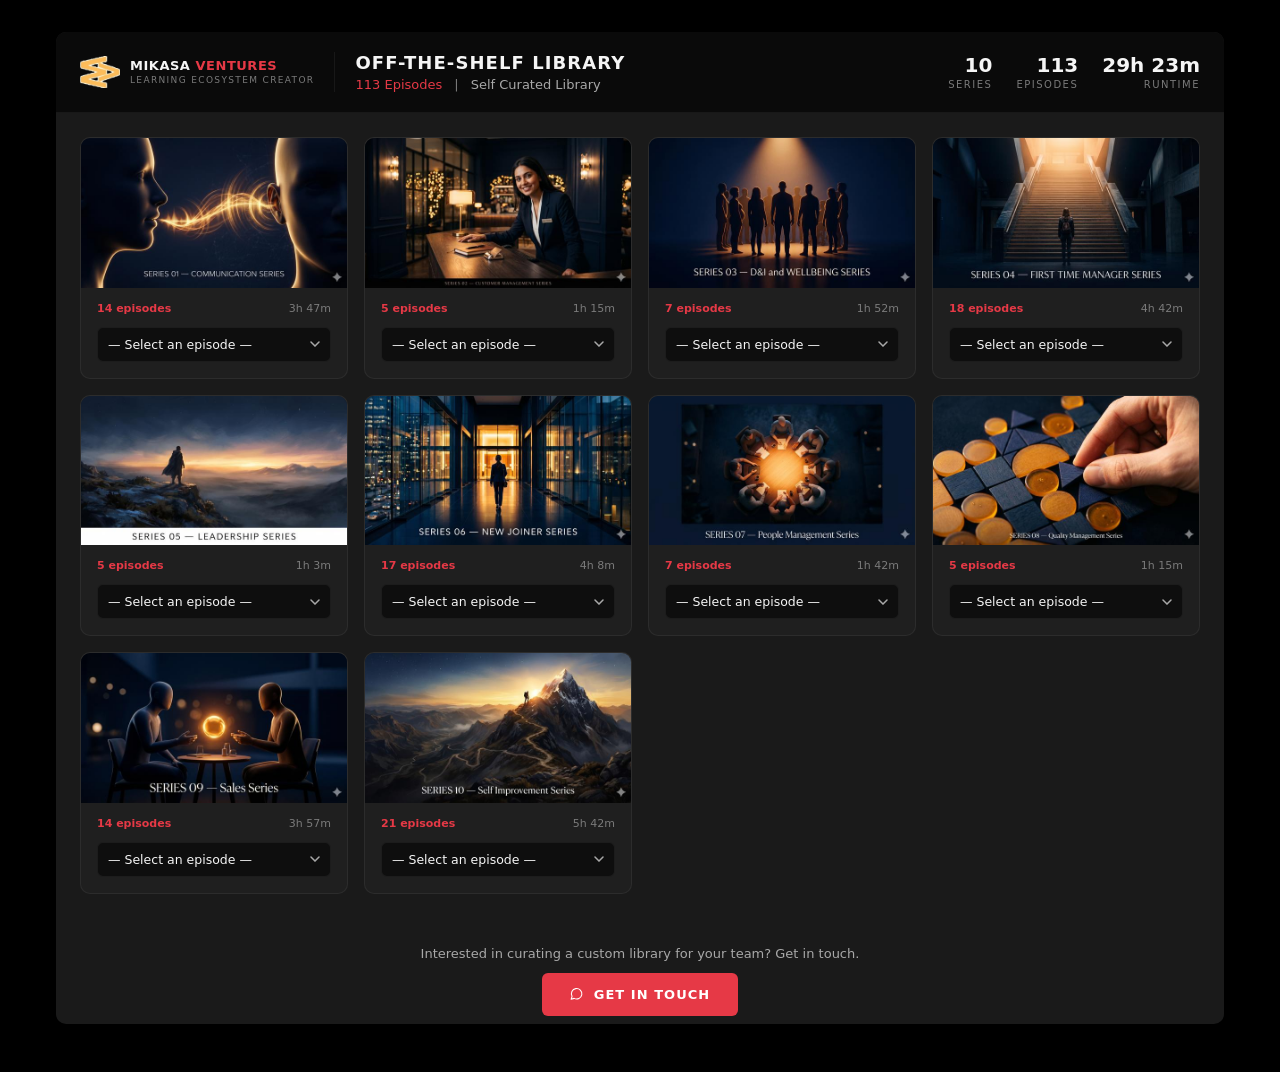
==== commit 4fc1765d: "Add files via upload" ====
--- a/library.html
+++ b/library.html
@@ -44,6 +44,55 @@
     overflow: hidden;
   }
 
+  /* ----- Back-to-card button (shown only when arriving from pitch card) ----- */
+  .back-bar {
+    display: none;
+    align-items: center;
+    justify-content: space-between;
+    padding: 10px 16px;
+    background: rgba(230, 57, 70, 0.06);
+    border-bottom: 1px solid rgba(230, 57, 70, 0.2);
+    font-size: 12px;
+  }
+  .back-bar.show { display: flex; }
+  .back-link {
+    display: inline-flex;
+    align-items: center;
+    gap: 6px;
+    color: var(--text);
+    text-decoration: none;
+    font-weight: 600;
+    font-size: 12.5px;
+    padding: 6px 12px;
+    border-radius: var(--radius-sm);
+    border: 1px solid var(--border-strong);
+    transition: background 0.15s ease;
+  }
+  .back-link:hover { background: rgba(255, 255, 255, 0.04); }
+  .back-context {
+    color: var(--text-muted);
+    font-size: 11.5px;
+  }
+  .back-context .for-name { color: var(--text); font-weight: 600; }
+  .back-close {
+    background: rgba(255, 255, 255, 0.06);
+    border: 1px solid var(--border);
+    color: var(--text);
+    width: 30px;
+    height: 30px;
+    border-radius: 50%;
+    cursor: pointer;
+    font-family: inherit;
+    font-size: 17px;
+    line-height: 1;
+    display: flex;
+    align-items: center;
+    justify-content: center;
+    text-decoration: none;
+    transition: background 0.15s ease;
+  }
+  .back-close:hover { background: rgba(255, 255, 255, 0.14); }
+
   /* ----- Header (same as Humanexity-style) ----- */
   .panel-header {
     background: #0A0A0A;
@@ -104,36 +153,44 @@
     background: var(--bg-card);
     border: 1px solid var(--border);
     border-radius: var(--radius-md);
-    padding: 1rem;
+    padding: 0;
     display: flex;
     flex-direction: column;
-    gap: 0.75rem;
+    gap: 0;
     transition: border-color 0.15s ease;
+    overflow: hidden;
   }
   .box:hover { border-color: var(--border-strong); }
-  .box-head { display: flex; align-items: flex-start; gap: 10px; }
-  .box-num {
-    width: 30px; height: 30px;
-    background: var(--accent);
-    color: #FFF;
-    border-radius: var(--radius-sm);
-    display: flex; align-items: center; justify-content: center;
-    font-weight: 700; font-size: 13px;
-    flex-shrink: 0;
-  }
-  .box-title-wrap { flex: 1; min-width: 0; }
-  .box-title {
-    font-size: 13px; font-weight: 700;
-    letter-spacing: 0.04em; text-transform: uppercase;
-    margin: 0 0 4px;
-    line-height: 1.3;
-  }
-  .box-meta {
+  .box-banner {
+    width: 100%;
+    aspect-ratio: 16 / 9;
+    background: #0A0A0A;
+    overflow: hidden;
+    position: relative;
+  }
+  .box-banner img {
+    width: 100%;
+    height: 100%;
+    object-fit: cover;
+    display: block;
+  }
+  .box-content {
+    padding: 0.875rem 1rem 1rem;
+    display: flex;
+    flex-direction: column;
+    gap: 0.625rem;
+  }
+  .box-meta-row {
+    display: flex;
+    align-items: center;
+    justify-content: space-between;
     font-size: 11px;
     color: var(--text-muted);
     font-variant-numeric: tabular-nums;
-  }
-  .box-meta .accent { color: var(--accent); font-weight: 600; }
+    margin-bottom: 0.125rem;
+  }
+  .box-meta-row .ep-count { color: var(--accent); font-weight: 600; }
+  .box-meta-row .runtime { color: var(--text-dim); }
 
   /* ----- Dropdown ----- */
   .ep-select {
@@ -387,6 +444,16 @@
 <body>
 
 <main class="page">
+  <div class="back-bar" id="backBar">
+    <a class="back-link" id="backLink" href="#">
+      <svg width="14" height="14" viewBox="0 0 24 24" fill="none" stroke="currentColor" stroke-width="2" stroke-linecap="round" stroke-linejoin="round">
+        <path d="M19 12H5M12 19l-7-7 7-7"/>
+      </svg>
+      Back to message
+    </a>
+    <div class="back-context" id="backContext"></div>
+    <a class="back-close" id="backClose" href="#" aria-label="Close library">×</a>
+  </div>
   <div class="panel">
 
     <div class="panel-header">
@@ -446,6 +513,19 @@
 </div>
 
 <script>
+const seriesImages = [
+  "[data-uri]",
+  "[data-uri]",
+  "[data-uri]",
+  "[data-uri]",
+  "[data-uri]",
+  "[data-uri]",
+  "[data-uri]",
+  "[data-uri]",
+  "[data-uri]",
+  "[data-uri]